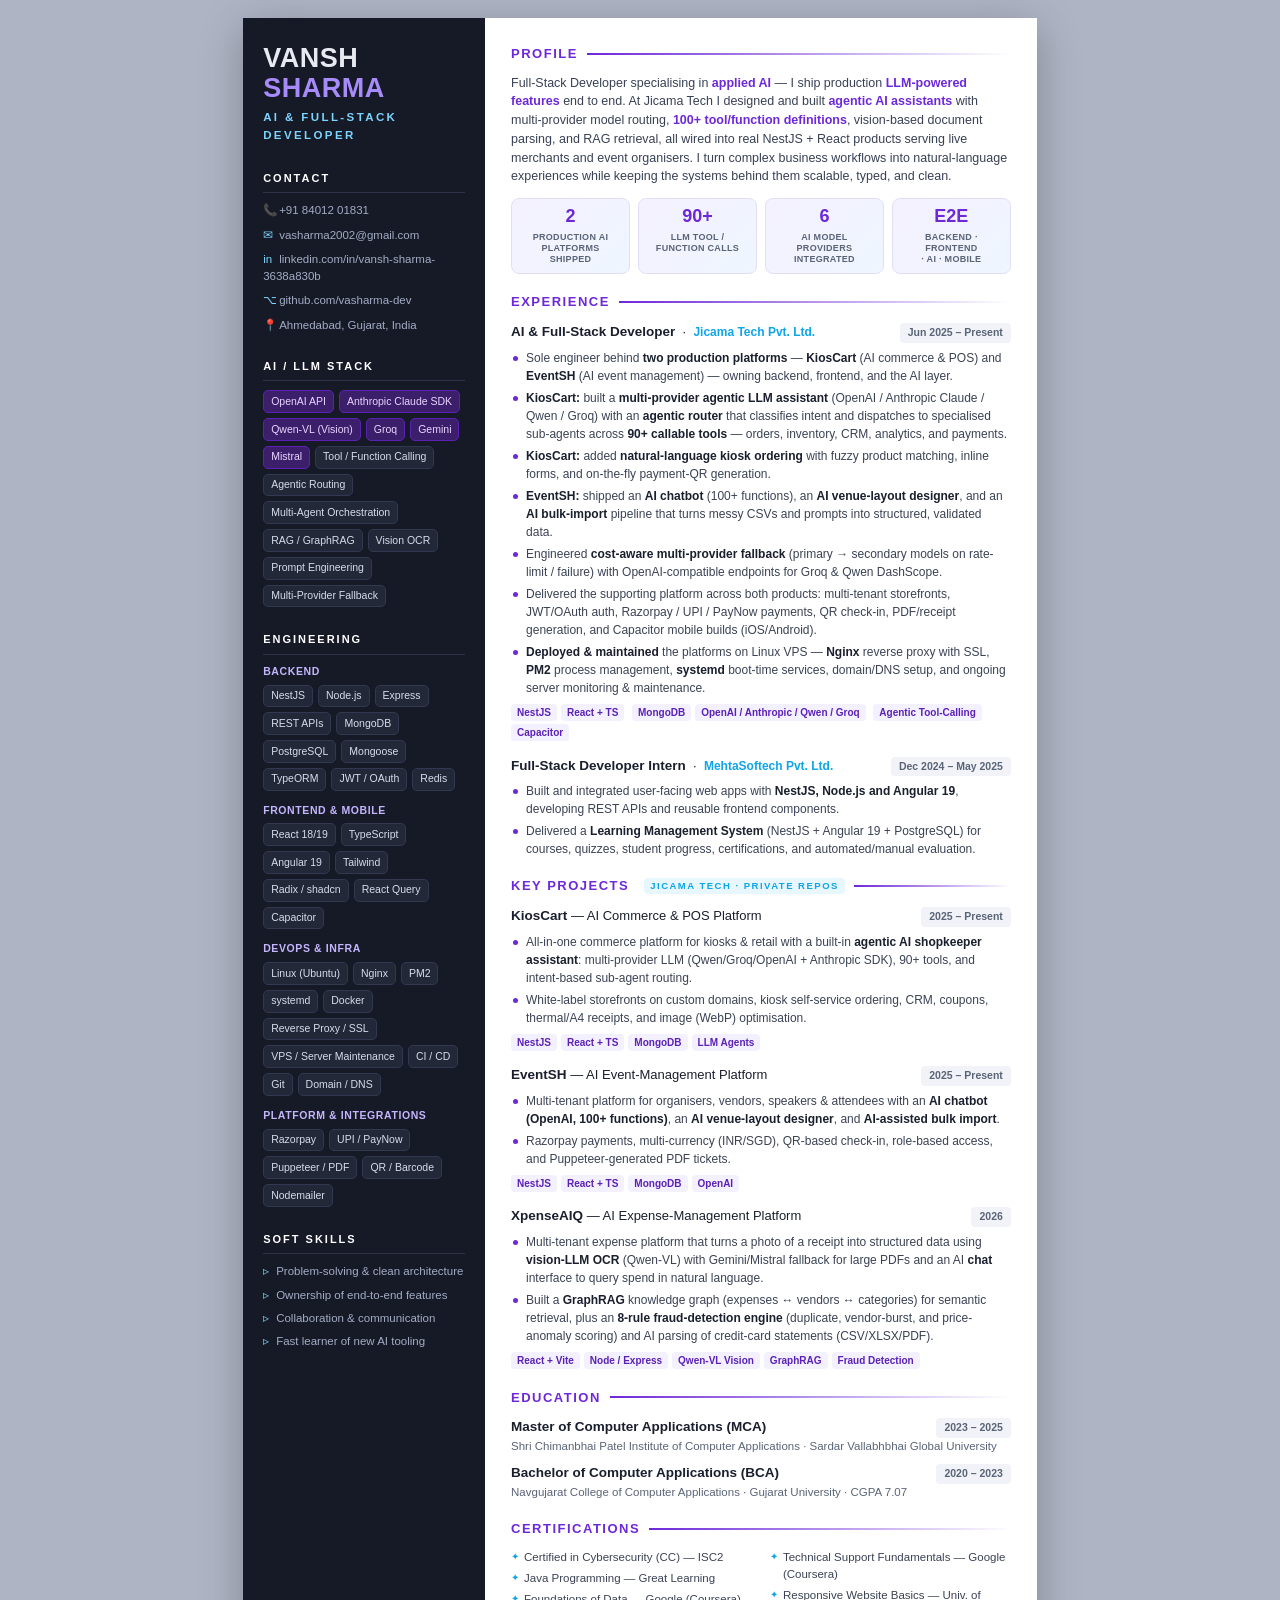
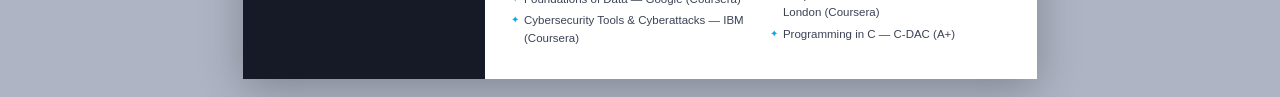
==== Vansh_Sharma_Resume.html @ c4dc8370 "Initial commit: animated AI/full-stack portfolio Co-Authored-By: Claude Opus 4.8 (1M context) <norep" ====
<!DOCTYPE html>
<html lang="en">
<head>
<meta charset="UTF-8">
<meta name="viewport" content="width=device-width, initial-scale=1.0">
<title>Vansh Sharma — AI &amp; Full-Stack Developer</title>
<style>
  :root{
    --ink:#1a1f2e;
    --muted:#5a6477;
    --accent:#6d28d9;       /* violet */
    --accent2:#0ea5e9;      /* sky    */
    --line:#e6e8ef;
    --chipbg:#f3f0ff;
    --chipink:#5b21b6;
    --sidebg:#161a27;
    --sidink:#e8eaf2;
    --sidmuted:#a3acc4;
  }
  *{box-sizing:border-box;margin:0;padding:0}
  html{-webkit-print-color-adjust:exact;print-color-adjust:exact}
  body{
    font-family:"Segoe UI",-apple-system,Roboto,Helvetica,Arial,sans-serif;
    color:var(--ink);
    background:#aeb4c4;
    line-height:1.5;
    font-size:13px;
  }
  .page{
    width:210mm;min-height:297mm;margin:18px auto;background:#fff;
    display:grid;grid-template-columns:64mm 1fr;
    box-shadow:0 10px 40px rgba(0,0,0,.25);overflow:hidden;
  }
  /* ---------- SIDEBAR ---------- */
  .side{background:var(--sidebg);color:var(--sidink);padding:26px 20px 30px}
  .name{font-size:27px;font-weight:800;letter-spacing:.5px;line-height:1.1}
  .name span{color:#a78bfa}
  .role{margin-top:6px;font-size:11.5px;font-weight:600;letter-spacing:2.4px;
    text-transform:uppercase;color:#7dd3fc}
  .side h2{font-size:11px;letter-spacing:2px;text-transform:uppercase;
    color:#fff;margin:24px 0 9px;padding-bottom:6px;border-bottom:1px solid #2d3346}
  .side h2:first-of-type{margin-top:26px}
  .contact a,.contact div{color:var(--sidmuted);text-decoration:none;
    display:block;font-size:11.5px;margin-bottom:7px;word-break:break-word}
  .contact .ic{color:#7dd3fc;display:inline-block;width:16px}
  .skillgroup{margin-bottom:12px}
  .skillgroup .lbl{font-size:10.5px;font-weight:700;color:#c4b5fd;
    text-transform:uppercase;letter-spacing:.6px;margin-bottom:5px}
  .chips{display:flex;flex-wrap:wrap;gap:5px}
  .chip{background:#232838;color:#d7dcec;border:1px solid #313850;
    border-radius:5px;padding:2.5px 7px;font-size:10.5px;font-weight:500}
  .chip.hot{background:#3b1f6b;border-color:#5b21b6;color:#e9d5ff}
  .side ul{list-style:none}
  .side li{font-size:11.5px;color:var(--sidmuted);margin-bottom:6px;
    padding-left:13px;position:relative}
  .side li:before{content:"▹";position:absolute;left:0;color:#7dd3fc}
  /* ---------- MAIN ---------- */
  .main{padding:26px 26px 30px}
  .main h2{font-size:13px;letter-spacing:1.5px;text-transform:uppercase;
    color:var(--accent);margin:18px 0 10px;display:flex;align-items:center;gap:9px}
  .main h2:first-child{margin-top:0}
  .main h2:after{content:"";flex:1;height:2px;
    background:linear-gradient(90deg,var(--accent),transparent)}
  .summary{font-size:12.5px;color:#384055}
  .summary b{color:var(--accent)}
  .job{margin-bottom:14px;page-break-inside:avoid}
  .job .top{display:flex;justify-content:space-between;align-items:baseline;gap:8px}
  .job .ttl{font-size:13.5px;font-weight:700;color:var(--ink)}
  .job .co{font-size:12px;font-weight:600;color:var(--accent2)}
  .job .when{font-size:10.5px;font-weight:600;color:var(--muted);white-space:nowrap;
    background:#f1f3f9;border-radius:4px;padding:2px 8px}
  .job ul{list-style:none;margin-top:6px}
  .job li{font-size:12px;color:#3a4254;margin-bottom:4px;padding-left:15px;position:relative}
  .job li:before{content:"";position:absolute;left:2px;top:7px;width:5px;height:5px;
    border-radius:50%;background:var(--accent)}
  .job li b{color:var(--ink)}
  .tag{display:inline-block;font-size:10px;font-weight:600;color:var(--chipink);
    background:var(--chipbg);border-radius:4px;padding:1px 6px;margin:3px 4px 0 0}
  .highlights{display:grid;grid-template-columns:repeat(4,1fr);gap:8px;margin:12px 0 4px}
  .hl{background:linear-gradient(135deg,#f5f1ff,#eef6ff);border:1px solid #e3def7;
    border-radius:8px;padding:8px 9px;text-align:center}
  .hl .num{font-size:18px;font-weight:800;color:var(--accent);line-height:1}
  .hl .cap{font-size:9px;font-weight:600;letter-spacing:.3px;color:var(--muted);
    text-transform:uppercase;margin-top:4px;display:block;line-height:1.25}
  .priv{font-size:9.5px;font-weight:600;color:var(--accent2);
    background:#e8f6fe;border-radius:4px;padding:1px 6px;margin-left:6px;vertical-align:middle}
  .certs{columns:2;column-gap:18px;font-size:11.5px;color:#3a4254}
  .certs div{margin-bottom:4px;padding-left:13px;position:relative;break-inside:avoid}
  .certs div:before{content:"✦";position:absolute;left:0;color:var(--accent2);font-size:10px}
  @media print{
    body{background:#fff}
    .page{margin:0;box-shadow:none;width:auto;min-height:auto}
    @page{size:A4;margin:0}
  }
</style>
</head>
<body>
<div class="page">

  <!-- ============ SIDEBAR ============ -->
  <aside class="side">
    <div class="name">VANSH<br><span>SHARMA</span></div>
    <div class="role">AI &amp; Full-Stack Developer</div>

    <h2>Contact</h2>
    <div class="contact">
      <a href="tel:+918401201831"><span class="ic">📞</span>+91 84012 01831</a>
      <a href="mailto:vasharma2002@gmail.com"><span class="ic">✉</span>vasharma2002@gmail.com</a>
      <a href="https://linkedin.com/in/vansh-sharma-3638a830b"><span class="ic">in</span>linkedin.com/in/vansh-sharma-3638a830b</a>
      <a href="https://github.com/vasharma-dev"><span class="ic">⌥</span>github.com/vasharma-dev</a>
      <div><span class="ic">📍</span>Ahmedabad, Gujarat, India</div>
    </div>

    <h2>AI / LLM Stack</h2>
    <div class="chips" style="margin-bottom:12px">
      <span class="chip hot">OpenAI API</span>
      <span class="chip hot">Anthropic Claude SDK</span>
      <span class="chip hot">Qwen-VL (Vision)</span>
      <span class="chip hot">Groq</span>
      <span class="chip hot">Gemini</span>
      <span class="chip hot">Mistral</span>
      <span class="chip">Tool / Function Calling</span>
      <span class="chip">Agentic Routing</span>
      <span class="chip">Multi-Agent Orchestration</span>
      <span class="chip">RAG / GraphRAG</span>
      <span class="chip">Vision OCR</span>
      <span class="chip">Prompt Engineering</span>
      <span class="chip">Multi-Provider Fallback</span>
    </div>

    <h2>Engineering</h2>
    <div class="skillgroup">
      <div class="lbl">Backend</div>
      <div class="chips">
        <span class="chip">NestJS</span><span class="chip">Node.js</span>
        <span class="chip">Express</span><span class="chip">REST APIs</span>
        <span class="chip">MongoDB</span><span class="chip">PostgreSQL</span>
        <span class="chip">Mongoose</span><span class="chip">TypeORM</span>
        <span class="chip">JWT / OAuth</span><span class="chip">Redis</span>
      </div>
    </div>
    <div class="skillgroup">
      <div class="lbl">Frontend &amp; Mobile</div>
      <div class="chips">
        <span class="chip">React 18/19</span><span class="chip">TypeScript</span>
        <span class="chip">Angular 19</span><span class="chip">Tailwind</span>
        <span class="chip">Radix / shadcn</span><span class="chip">React Query</span>
        <span class="chip">Capacitor</span>
      </div>
    </div>
    <div class="skillgroup">
      <div class="lbl">DevOps &amp; Infra</div>
      <div class="chips">
        <span class="chip">Linux (Ubuntu)</span><span class="chip">Nginx</span>
        <span class="chip">PM2</span><span class="chip">systemd</span>
        <span class="chip">Docker</span><span class="chip">Reverse Proxy / SSL</span>
        <span class="chip">VPS / Server Maintenance</span><span class="chip">CI / CD</span>
        <span class="chip">Git</span><span class="chip">Domain / DNS</span>
      </div>
    </div>
    <div class="skillgroup">
      <div class="lbl">Platform &amp; Integrations</div>
      <div class="chips">
        <span class="chip">Razorpay</span>
        <span class="chip">UPI / PayNow</span><span class="chip">Puppeteer / PDF</span>
        <span class="chip">QR / Barcode</span><span class="chip">Nodemailer</span>
      </div>
    </div>

    <h2>Soft Skills</h2>
    <ul>
      <li>Problem-solving &amp; clean architecture</li>
      <li>Ownership of end-to-end features</li>
      <li>Collaboration &amp; communication</li>
      <li>Fast learner of new AI tooling</li>
    </ul>
  </aside>

  <!-- ============ MAIN ============ -->
  <main class="main">

    <h2>Profile</h2>
    <p class="summary">
      Full-Stack Developer specialising in <b>applied AI</b> — I ship production
      <b>LLM-powered features</b> end to end. At Jicama Tech I designed and built
      <b>agentic AI assistants</b> with multi-provider model routing, <b>100+ tool/function
      definitions</b>, vision-based document parsing, and RAG retrieval, all wired into
      real NestJS + React products serving live merchants and event organisers. I turn
      complex business workflows into natural-language experiences while keeping the
      systems behind them scalable, typed, and clean.
    </p>

    <div class="highlights">
      <div class="hl"><span class="num">2</span><span class="cap">Production AI<br>Platforms Shipped</span></div>
      <div class="hl"><span class="num">90+</span><span class="cap">LLM Tool /<br>Function Calls</span></div>
      <div class="hl"><span class="num">6</span><span class="cap">AI Model<br>Providers Integrated</span></div>
      <div class="hl"><span class="num">E2E</span><span class="cap">Backend · Frontend<br>· AI · Mobile</span></div>
    </div>

    <h2>Experience</h2>

    <div class="job">
      <div class="top">
        <div><span class="ttl">AI &amp; Full-Stack Developer</span> &nbsp;·&nbsp;
        <span class="co">Jicama Tech Pvt. Ltd.</span></div>
        <span class="when">Jun 2025 – Present</span>
      </div>
      <ul>
        <li>Sole engineer behind <b>two production platforms</b> — <b>KiosCart</b> (AI commerce &amp;
            POS) and <b>EventSH</b> (AI event management) — owning backend, frontend, and the AI layer.</li>
        <li><b>KiosCart:</b> built a <b>multi-provider agentic LLM assistant</b> (OpenAI / Anthropic
            Claude / Qwen / Groq) with an <b>agentic router</b> that classifies intent and dispatches
            to specialised sub-agents across <b>90+ callable tools</b> — orders, inventory, CRM,
            analytics, and payments.</li>
        <li><b>KiosCart:</b> added <b>natural-language kiosk ordering</b> with fuzzy product matching,
            inline forms, and on-the-fly payment-QR generation.</li>
        <li><b>EventSH:</b> shipped an <b>AI chatbot</b> (100+ functions), an <b>AI venue-layout
            designer</b>, and an <b>AI bulk-import</b> pipeline that turns messy CSVs and prompts into
            structured, validated data.</li>
        <li>Engineered <b>cost-aware multi-provider fallback</b> (primary → secondary models on
            rate-limit / failure) with OpenAI-compatible endpoints for Groq &amp; Qwen DashScope.</li>
        <li>Delivered the supporting platform across both products: multi-tenant storefronts,
            JWT/OAuth auth, Razorpay / UPI / PayNow payments, QR check-in, PDF/receipt generation,
            and Capacitor mobile builds (iOS/Android).</li>
        <li><b>Deployed &amp; maintained</b> the platforms on Linux VPS — <b>Nginx</b> reverse proxy
            with SSL, <b>PM2</b> process management, <b>systemd</b> boot-time services, domain/DNS
            setup, and ongoing server monitoring &amp; maintenance.</li>
      </ul>
      <div>
        <span class="tag">NestJS</span><span class="tag">React + TS</span>
        <span class="tag">MongoDB</span><span class="tag">OpenAI / Anthropic / Qwen / Groq</span>
        <span class="tag">Agentic Tool-Calling</span><span class="tag">Capacitor</span>
      </div>
    </div>

    <div class="job">
      <div class="top">
        <div><span class="ttl">Full-Stack Developer Intern</span> &nbsp;·&nbsp;
        <span class="co">MehtaSoftech Pvt. Ltd.</span></div>
        <span class="when">Dec 2024 – May 2025</span>
      </div>
      <ul>
        <li>Built and integrated user-facing web apps with <b>NestJS, Node.js and Angular 19</b>,
            developing REST APIs and reusable frontend components.</li>
        <li>Delivered a <b>Learning Management System</b> (NestJS + Angular 19 + PostgreSQL) for
            courses, quizzes, student progress, certifications, and automated/manual evaluation.</li>
      </ul>
    </div>

    <h2>Key Projects <span class="priv">Jicama Tech · private repos</span></h2>

    <div class="job">
      <div class="top">
        <div><span class="ttl">KiosCart</span> — AI Commerce &amp; POS Platform</div>
        <span class="when">2025 – Present</span>
      </div>
      <ul>
        <li>All-in-one commerce platform for kiosks &amp; retail with a built-in
            <b>agentic AI shopkeeper assistant</b>: multi-provider LLM (Qwen/Groq/OpenAI +
            Anthropic SDK), 90+ tools, and intent-based sub-agent routing.</li>
        <li>White-label storefronts on custom domains, kiosk self-service ordering, CRM,
            coupons, thermal/A4 receipts, and image (WebP) optimisation.</li>
      </ul>
      <div><span class="tag">NestJS</span><span class="tag">React + TS</span><span class="tag">MongoDB</span><span class="tag">LLM Agents</span></div>
    </div>

    <div class="job">
      <div class="top">
        <div><span class="ttl">EventSH</span> — AI Event-Management Platform</div>
        <span class="when">2025 – Present</span>
      </div>
      <ul>
        <li>Multi-tenant platform for organisers, vendors, speakers &amp; attendees with an
            <b>AI chatbot (OpenAI, 100+ functions)</b>, an <b>AI venue-layout designer</b>, and
            <b>AI-assisted bulk import</b>.</li>
        <li>Razorpay payments, multi-currency (INR/SGD), QR-based check-in, role-based access,
            and Puppeteer-generated PDF tickets.</li>
      </ul>
      <div><span class="tag">NestJS</span><span class="tag">React + TS</span><span class="tag">MongoDB</span><span class="tag">OpenAI</span></div>
    </div>

    <div class="job">
      <div class="top">
        <div><span class="ttl">XpenseAIQ</span> — AI Expense-Management Platform</div>
        <span class="when">2026</span>
      </div>
      <ul>
        <li>Multi-tenant expense platform that turns a photo of a receipt into structured data using
            <b>vision-LLM OCR</b> (Qwen-VL) with Gemini/Mistral fallback for large PDFs and an
            AI <b>chat</b> interface to query spend in natural language.</li>
        <li>Built a <b>GraphRAG</b> knowledge graph (expenses ↔ vendors ↔ categories) for semantic
            retrieval, plus an <b>8-rule fraud-detection engine</b> (duplicate, vendor-burst, and
            price-anomaly scoring) and AI parsing of credit-card statements (CSV/XLSX/PDF).</li>
      </ul>
      <div><span class="tag">React + Vite</span><span class="tag">Node / Express</span><span class="tag">Qwen-VL Vision</span><span class="tag">GraphRAG</span><span class="tag">Fraud Detection</span></div>
    </div>

    <h2>Education</h2>
    <div class="job" style="margin-bottom:8px">
      <div class="top">
        <div><span class="ttl">Master of Computer Applications (MCA)</span></div>
        <span class="when">2023 – 2025</span>
      </div>
      <div style="font-size:11.5px;color:var(--muted)">
        Shri Chimanbhai Patel Institute of Computer Applications · Sardar Vallabhbhai Global University
      </div>
    </div>
    <div class="job">
      <div class="top">
        <div><span class="ttl">Bachelor of Computer Applications (BCA)</span></div>
        <span class="when">2020 – 2023</span>
      </div>
      <div style="font-size:11.5px;color:var(--muted)">
        Navgujarat College of Computer Applications · Gujarat University · CGPA 7.07
      </div>
    </div>

    <h2>Certifications</h2>
    <div class="certs">
      <div>Certified in Cybersecurity (CC) — ISC2</div>
      <div>Java Programming — Great Learning</div>
      <div>Foundations of Data — Google (Coursera)</div>
      <div>Cybersecurity Tools &amp; Cyberattacks — IBM (Coursera)</div>
      <div>Technical Support Fundamentals — Google (Coursera)</div>
      <div>Responsive Website Basics — Univ. of London (Coursera)</div>
      <div>Programming in C — C-DAC (A+)</div>
    </div>

  </main>
</div>
</body>
</html>
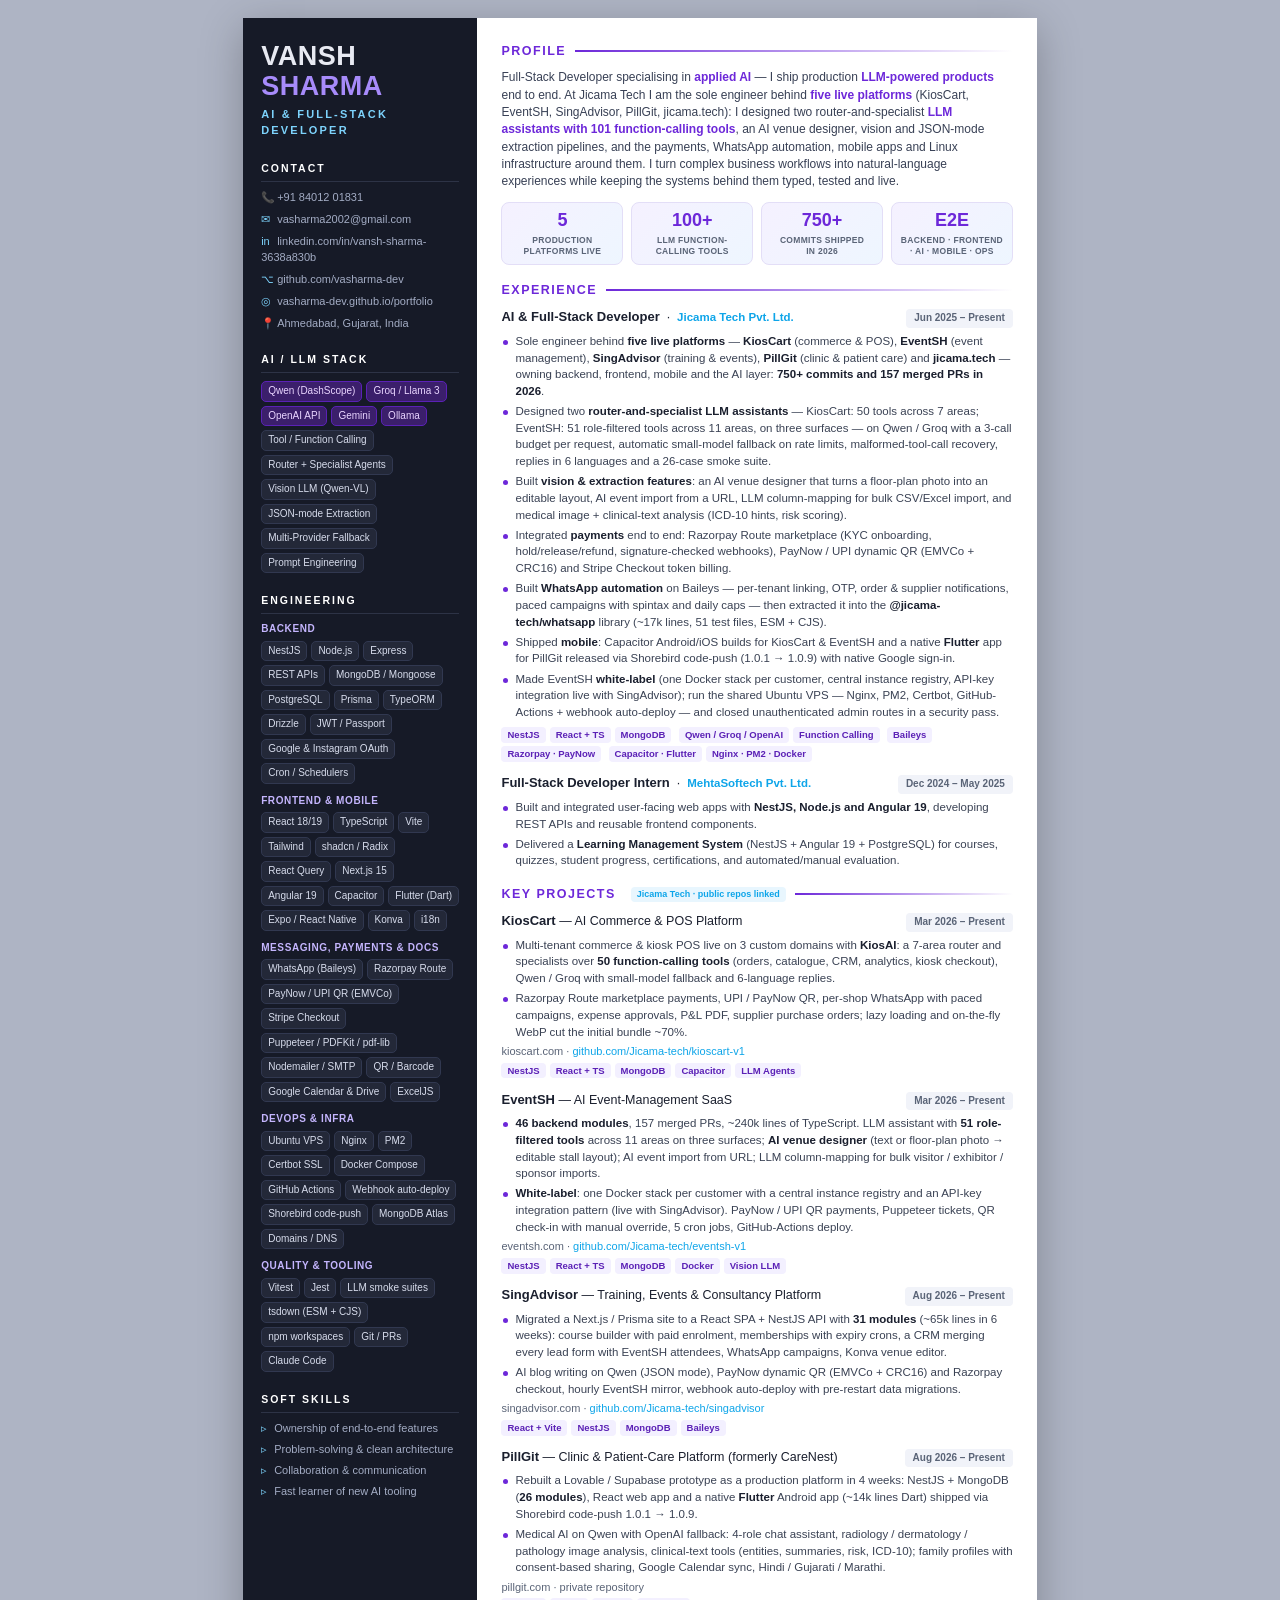
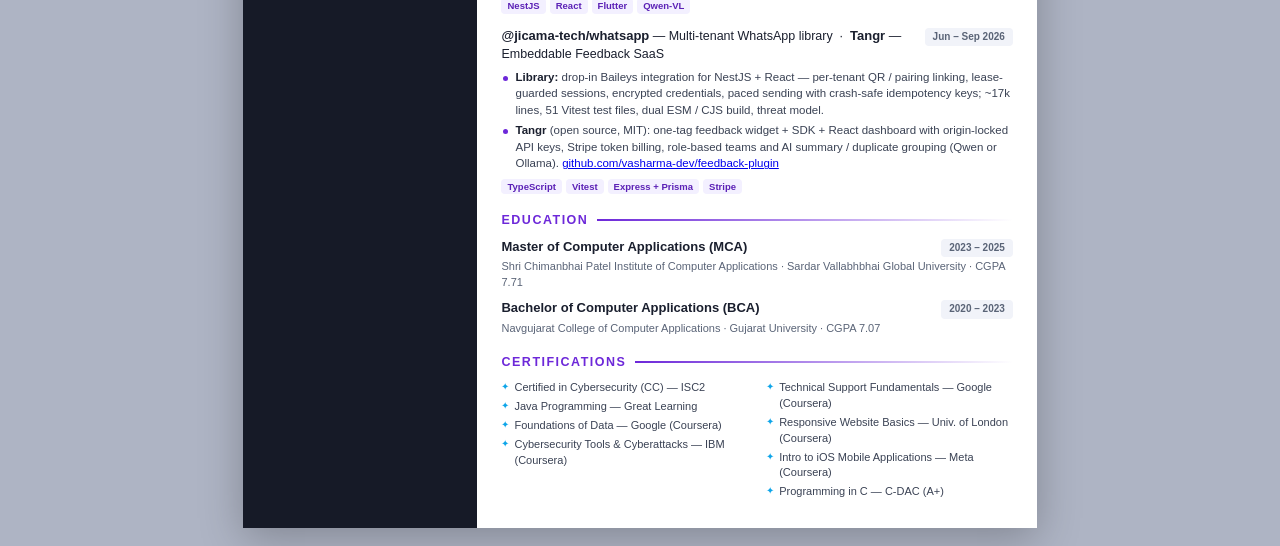
==== commit f43ca13d: "Rebuild portfolio and résumé from a Sep 2026 review of every repo Reviewed all Jicama-tech, vasharma" ====
--- a/Vansh_Sharma_Resume.html
+++ b/Vansh_Sharma_Resume.html
@@ -23,69 +23,71 @@
     font-family:"Segoe UI",-apple-system,Roboto,Helvetica,Arial,sans-serif;
     color:var(--ink);
     background:#aeb4c4;
-    line-height:1.5;
-    font-size:13px;
+    line-height:1.45;
+    font-size:12.5px;
   }
   .page{
     width:210mm;min-height:297mm;margin:18px auto;background:#fff;
-    display:grid;grid-template-columns:64mm 1fr;
+    display:grid;grid-template-columns:62mm 1fr;
     box-shadow:0 10px 40px rgba(0,0,0,.25);overflow:hidden;
   }
   /* ---------- SIDEBAR ---------- */
-  .side{background:var(--sidebg);color:var(--sidink);padding:26px 20px 30px}
+  .side{background:var(--sidebg);color:var(--sidink);padding:24px 18px 28px}
   .name{font-size:27px;font-weight:800;letter-spacing:.5px;line-height:1.1}
   .name span{color:#a78bfa}
-  .role{margin-top:6px;font-size:11.5px;font-weight:600;letter-spacing:2.4px;
+  .role{margin-top:6px;font-size:11px;font-weight:600;letter-spacing:2.2px;
     text-transform:uppercase;color:#7dd3fc}
-  .side h2{font-size:11px;letter-spacing:2px;text-transform:uppercase;
-    color:#fff;margin:24px 0 9px;padding-bottom:6px;border-bottom:1px solid #2d3346}
-  .side h2:first-of-type{margin-top:26px}
+  .side h2{font-size:10.5px;letter-spacing:2px;text-transform:uppercase;
+    color:#fff;margin:20px 0 8px;padding-bottom:5px;border-bottom:1px solid #2d3346}
+  .side h2:first-of-type{margin-top:22px}
   .contact a,.contact div{color:var(--sidmuted);text-decoration:none;
-    display:block;font-size:11.5px;margin-bottom:7px;word-break:break-word}
+    display:block;font-size:11px;margin-bottom:6px;word-break:break-word}
   .contact .ic{color:#7dd3fc;display:inline-block;width:16px}
-  .skillgroup{margin-bottom:12px}
-  .skillgroup .lbl{font-size:10.5px;font-weight:700;color:#c4b5fd;
-    text-transform:uppercase;letter-spacing:.6px;margin-bottom:5px}
-  .chips{display:flex;flex-wrap:wrap;gap:5px}
+  .skillgroup{margin-bottom:10px}
+  .skillgroup .lbl{font-size:10px;font-weight:700;color:#c4b5fd;
+    text-transform:uppercase;letter-spacing:.6px;margin-bottom:4px}
+  .chips{display:flex;flex-wrap:wrap;gap:4px}
   .chip{background:#232838;color:#d7dcec;border:1px solid #313850;
-    border-radius:5px;padding:2.5px 7px;font-size:10.5px;font-weight:500}
+    border-radius:5px;padding:2px 6px;font-size:10px;font-weight:500}
   .chip.hot{background:#3b1f6b;border-color:#5b21b6;color:#e9d5ff}
   .side ul{list-style:none}
-  .side li{font-size:11.5px;color:var(--sidmuted);margin-bottom:6px;
+  .side li{font-size:11px;color:var(--sidmuted);margin-bottom:5px;
     padding-left:13px;position:relative}
   .side li:before{content:"▹";position:absolute;left:0;color:#7dd3fc}
   /* ---------- MAIN ---------- */
-  .main{padding:26px 26px 30px}
-  .main h2{font-size:13px;letter-spacing:1.5px;text-transform:uppercase;
-    color:var(--accent);margin:18px 0 10px;display:flex;align-items:center;gap:9px}
+  .main{padding:24px 24px 28px}
+  .main h2{font-size:12.5px;letter-spacing:1.5px;text-transform:uppercase;
+    color:var(--accent);margin:16px 0 9px;display:flex;align-items:center;gap:9px}
   .main h2:first-child{margin-top:0}
   .main h2:after{content:"";flex:1;height:2px;
     background:linear-gradient(90deg,var(--accent),transparent)}
-  .summary{font-size:12.5px;color:#384055}
+  .summary{font-size:12px;color:#384055}
   .summary b{color:var(--accent)}
-  .job{margin-bottom:14px;page-break-inside:avoid}
+  .job{margin-bottom:12px;page-break-inside:avoid}
   .job .top{display:flex;justify-content:space-between;align-items:baseline;gap:8px}
-  .job .ttl{font-size:13.5px;font-weight:700;color:var(--ink)}
-  .job .co{font-size:12px;font-weight:600;color:var(--accent2)}
-  .job .when{font-size:10.5px;font-weight:600;color:var(--muted);white-space:nowrap;
+  .job .ttl{font-size:13px;font-weight:700;color:var(--ink)}
+  .job .co{font-size:11.5px;font-weight:600;color:var(--accent2)}
+  .job .when{font-size:10px;font-weight:600;color:var(--muted);white-space:nowrap;
     background:#f1f3f9;border-radius:4px;padding:2px 8px}
-  .job ul{list-style:none;margin-top:6px}
-  .job li{font-size:12px;color:#3a4254;margin-bottom:4px;padding-left:15px;position:relative}
+  .job ul{list-style:none;margin-top:5px}
+  .job li{font-size:11.5px;color:#3a4254;margin-bottom:3.5px;padding-left:14px;position:relative}
   .job li:before{content:"";position:absolute;left:2px;top:7px;width:5px;height:5px;
     border-radius:50%;background:var(--accent)}
   .job li b{color:var(--ink)}
-  .tag{display:inline-block;font-size:10px;font-weight:600;color:var(--chipink);
+  .job .sub{font-size:11px;color:var(--muted);margin-top:2px}
+  .job .sub a{color:var(--accent2);text-decoration:none}
+  .tag{display:inline-block;font-size:9.5px;font-weight:600;color:var(--chipink);
     background:var(--chipbg);border-radius:4px;padding:1px 6px;margin:3px 4px 0 0}
-  .highlights{display:grid;grid-template-columns:repeat(4,1fr);gap:8px;margin:12px 0 4px}
+  .highlights{display:grid;grid-template-columns:repeat(4,1fr);gap:8px;margin:11px 0 4px}
   .hl{background:linear-gradient(135deg,#f5f1ff,#eef6ff);border:1px solid #e3def7;
-    border-radius:8px;padding:8px 9px;text-align:center}
+    border-radius:8px;padding:8px 8px;text-align:center}
   .hl .num{font-size:18px;font-weight:800;color:var(--accent);line-height:1}
-  .hl .cap{font-size:9px;font-weight:600;letter-spacing:.3px;color:var(--muted);
+  .hl .cap{font-size:8.5px;font-weight:600;letter-spacing:.3px;color:var(--muted);
     text-transform:uppercase;margin-top:4px;display:block;line-height:1.25}
-  .priv{font-size:9.5px;font-weight:600;color:var(--accent2);
-    background:#e8f6fe;border-radius:4px;padding:1px 6px;margin-left:6px;vertical-align:middle}
-  .certs{columns:2;column-gap:18px;font-size:11.5px;color:#3a4254}
-  .certs div{margin-bottom:4px;padding-left:13px;position:relative;break-inside:avoid}
+  .priv{font-size:9px;font-weight:600;color:var(--accent2);
+    background:#e8f6fe;border-radius:4px;padding:1px 6px;margin-left:6px;vertical-align:middle;letter-spacing:0;text-transform:none}
+  .certs{columns:2;column-gap:18px;font-size:11px;color:#3a4254}
+  .certs div{margin-bottom:3px;padding-left:13px;position:relative;break-inside:avoid}
   .certs div:before{content:"✦";position:absolute;left:0;color:var(--accent2);font-size:10px}
   @media print{
     body{background:#fff}
@@ -108,24 +110,23 @@
       <a href="mailto:vasharma2002@gmail.com"><span class="ic">✉</span>vasharma2002@gmail.com</a>
       <a href="https://linkedin.com/in/vansh-sharma-3638a830b"><span class="ic">in</span>linkedin.com/in/vansh-sharma-3638a830b</a>
       <a href="https://github.com/vasharma-dev"><span class="ic">⌥</span>github.com/vasharma-dev</a>
+      <a href="https://vasharma-dev.github.io/portfolio/"><span class="ic">◎</span>vasharma-dev.github.io/portfolio</a>
       <div><span class="ic">📍</span>Ahmedabad, Gujarat, India</div>
     </div>
 
     <h2>AI / LLM Stack</h2>
-    <div class="chips" style="margin-bottom:12px">
+    <div class="chips" style="margin-bottom:10px">
+      <span class="chip hot">Qwen (DashScope)</span>
+      <span class="chip hot">Groq / Llama 3</span>
       <span class="chip hot">OpenAI API</span>
-      <span class="chip hot">Anthropic Claude SDK</span>
-      <span class="chip hot">Qwen-VL (Vision)</span>
-      <span class="chip hot">Groq</span>
       <span class="chip hot">Gemini</span>
-      <span class="chip hot">Mistral</span>
+      <span class="chip hot">Ollama</span>
       <span class="chip">Tool / Function Calling</span>
-      <span class="chip">Agentic Routing</span>
-      <span class="chip">Multi-Agent Orchestration</span>
-      <span class="chip">RAG / GraphRAG</span>
-      <span class="chip">Vision OCR</span>
+      <span class="chip">Router + Specialist Agents</span>
+      <span class="chip">Vision LLM (Qwen-VL)</span>
+      <span class="chip">JSON-mode Extraction</span>
+      <span class="chip">Multi-Provider Fallback</span>
       <span class="chip">Prompt Engineering</span>
-      <span class="chip">Multi-Provider Fallback</span>
     </div>
 
     <h2>Engineering</h2>
@@ -134,43 +135,57 @@
       <div class="chips">
         <span class="chip">NestJS</span><span class="chip">Node.js</span>
         <span class="chip">Express</span><span class="chip">REST APIs</span>
-        <span class="chip">MongoDB</span><span class="chip">PostgreSQL</span>
-        <span class="chip">Mongoose</span><span class="chip">TypeORM</span>
-        <span class="chip">JWT / OAuth</span><span class="chip">Redis</span>
+        <span class="chip">MongoDB / Mongoose</span><span class="chip">PostgreSQL</span>
+        <span class="chip">Prisma</span><span class="chip">TypeORM</span><span class="chip">Drizzle</span>
+        <span class="chip">JWT / Passport</span><span class="chip">Google &amp; Instagram OAuth</span>
+        <span class="chip">Cron / Schedulers</span>
       </div>
     </div>
     <div class="skillgroup">
       <div class="lbl">Frontend &amp; Mobile</div>
       <div class="chips">
         <span class="chip">React 18/19</span><span class="chip">TypeScript</span>
-        <span class="chip">Angular 19</span><span class="chip">Tailwind</span>
-        <span class="chip">Radix / shadcn</span><span class="chip">React Query</span>
-        <span class="chip">Capacitor</span>
+        <span class="chip">Vite</span><span class="chip">Tailwind</span>
+        <span class="chip">shadcn / Radix</span><span class="chip">React Query</span>
+        <span class="chip">Next.js 15</span><span class="chip">Angular 19</span>
+        <span class="chip">Capacitor</span><span class="chip">Flutter (Dart)</span>
+        <span class="chip">Expo / React Native</span><span class="chip">Konva</span><span class="chip">i18n</span>
+      </div>
+    </div>
+    <div class="skillgroup">
+      <div class="lbl">Messaging, Payments &amp; Docs</div>
+      <div class="chips">
+        <span class="chip">WhatsApp (Baileys)</span><span class="chip">Razorpay Route</span>
+        <span class="chip">PayNow / UPI QR (EMVCo)</span><span class="chip">Stripe Checkout</span>
+        <span class="chip">Puppeteer / PDFKit / pdf-lib</span><span class="chip">Nodemailer / SMTP</span>
+        <span class="chip">QR / Barcode</span><span class="chip">Google Calendar &amp; Drive</span>
+        <span class="chip">ExcelJS</span>
       </div>
     </div>
     <div class="skillgroup">
       <div class="lbl">DevOps &amp; Infra</div>
       <div class="chips">
-        <span class="chip">Linux (Ubuntu)</span><span class="chip">Nginx</span>
-        <span class="chip">PM2</span><span class="chip">systemd</span>
-        <span class="chip">Docker</span><span class="chip">Reverse Proxy / SSL</span>
-        <span class="chip">VPS / Server Maintenance</span><span class="chip">CI / CD</span>
-        <span class="chip">Git</span><span class="chip">Domain / DNS</span>
-      </div>
-    </div>
-    <div class="skillgroup">
-      <div class="lbl">Platform &amp; Integrations</div>
-      <div class="chips">
-        <span class="chip">Razorpay</span>
-        <span class="chip">UPI / PayNow</span><span class="chip">Puppeteer / PDF</span>
-        <span class="chip">QR / Barcode</span><span class="chip">Nodemailer</span>
+        <span class="chip">Ubuntu VPS</span><span class="chip">Nginx</span>
+        <span class="chip">PM2</span><span class="chip">Certbot SSL</span>
+        <span class="chip">Docker Compose</span><span class="chip">GitHub Actions</span>
+        <span class="chip">Webhook auto-deploy</span><span class="chip">Shorebird code-push</span>
+        <span class="chip">MongoDB Atlas</span><span class="chip">Domains / DNS</span>
+      </div>
+    </div>
+    <div class="skillgroup">
+      <div class="lbl">Quality &amp; Tooling</div>
+      <div class="chips">
+        <span class="chip">Vitest</span><span class="chip">Jest</span>
+        <span class="chip">LLM smoke suites</span><span class="chip">tsdown (ESM + CJS)</span>
+        <span class="chip">npm workspaces</span><span class="chip">Git / PRs</span>
+        <span class="chip">Claude Code</span>
       </div>
     </div>
 
     <h2>Soft Skills</h2>
     <ul>
+      <li>Ownership of end-to-end features</li>
       <li>Problem-solving &amp; clean architecture</li>
-      <li>Ownership of end-to-end features</li>
       <li>Collaboration &amp; communication</li>
       <li>Fast learner of new AI tooling</li>
     </ul>
@@ -182,19 +197,19 @@
     <h2>Profile</h2>
     <p class="summary">
       Full-Stack Developer specialising in <b>applied AI</b> — I ship production
-      <b>LLM-powered features</b> end to end. At Jicama Tech I designed and built
-      <b>agentic AI assistants</b> with multi-provider model routing, <b>100+ tool/function
-      definitions</b>, vision-based document parsing, and RAG retrieval, all wired into
-      real NestJS + React products serving live merchants and event organisers. I turn
-      complex business workflows into natural-language experiences while keeping the
-      systems behind them scalable, typed, and clean.
+      <b>LLM-powered products</b> end to end. At Jicama Tech I am the sole engineer behind
+      <b>five live platforms</b> (KiosCart, EventSH, SingAdvisor, PillGit, jicama.tech): I designed
+      two router-and-specialist <b>LLM assistants with 101 function-calling tools</b>, an AI venue
+      designer, vision and JSON-mode extraction pipelines, and the payments, WhatsApp automation,
+      mobile apps and Linux infrastructure around them. I turn complex business workflows into
+      natural-language experiences while keeping the systems behind them typed, tested and live.
     </p>
 
     <div class="highlights">
-      <div class="hl"><span class="num">2</span><span class="cap">Production AI<br>Platforms Shipped</span></div>
-      <div class="hl"><span class="num">90+</span><span class="cap">LLM Tool /<br>Function Calls</span></div>
-      <div class="hl"><span class="num">6</span><span class="cap">AI Model<br>Providers Integrated</span></div>
-      <div class="hl"><span class="num">E2E</span><span class="cap">Backend · Frontend<br>· AI · Mobile</span></div>
+      <div class="hl"><span class="num">5</span><span class="cap">Production<br>Platforms Live</span></div>
+      <div class="hl"><span class="num">100+</span><span class="cap">LLM Function-<br>Calling Tools</span></div>
+      <div class="hl"><span class="num">750+</span><span class="cap">Commits Shipped<br>in 2026</span></div>
+      <div class="hl"><span class="num">E2E</span><span class="cap">Backend · Frontend<br>· AI · Mobile · Ops</span></div>
     </div>
 
     <h2>Experience</h2>
@@ -206,30 +221,36 @@
         <span class="when">Jun 2025 – Present</span>
       </div>
       <ul>
-        <li>Sole engineer behind <b>two production platforms</b> — <b>KiosCart</b> (AI commerce &amp;
-            POS) and <b>EventSH</b> (AI event management) — owning backend, frontend, and the AI layer.</li>
-        <li><b>KiosCart:</b> built a <b>multi-provider agentic LLM assistant</b> (OpenAI / Anthropic
-            Claude / Qwen / Groq) with an <b>agentic router</b> that classifies intent and dispatches
-            to specialised sub-agents across <b>90+ callable tools</b> — orders, inventory, CRM,
-            analytics, and payments.</li>
-        <li><b>KiosCart:</b> added <b>natural-language kiosk ordering</b> with fuzzy product matching,
-            inline forms, and on-the-fly payment-QR generation.</li>
-        <li><b>EventSH:</b> shipped an <b>AI chatbot</b> (100+ functions), an <b>AI venue-layout
-            designer</b>, and an <b>AI bulk-import</b> pipeline that turns messy CSVs and prompts into
-            structured, validated data.</li>
-        <li>Engineered <b>cost-aware multi-provider fallback</b> (primary → secondary models on
-            rate-limit / failure) with OpenAI-compatible endpoints for Groq &amp; Qwen DashScope.</li>
-        <li>Delivered the supporting platform across both products: multi-tenant storefronts,
-            JWT/OAuth auth, Razorpay / UPI / PayNow payments, QR check-in, PDF/receipt generation,
-            and Capacitor mobile builds (iOS/Android).</li>
-        <li><b>Deployed &amp; maintained</b> the platforms on Linux VPS — <b>Nginx</b> reverse proxy
-            with SSL, <b>PM2</b> process management, <b>systemd</b> boot-time services, domain/DNS
-            setup, and ongoing server monitoring &amp; maintenance.</li>
+        <li>Sole engineer behind <b>five live platforms</b> — <b>KiosCart</b> (commerce &amp; POS),
+            <b>EventSH</b> (event management), <b>SingAdvisor</b> (training &amp; events),
+            <b>PillGit</b> (clinic &amp; patient care) and <b>jicama.tech</b> — owning backend, frontend,
+            mobile and the AI layer: <b>750+ commits and 157 merged PRs in 2026</b>.</li>
+        <li>Designed two <b>router-and-specialist LLM assistants</b> — KiosCart: 50 tools across 7
+            areas; EventSH: 51 role-filtered tools across 11 areas, on three surfaces — on Qwen / Groq
+            with a 3-call budget per request, automatic small-model fallback on rate limits,
+            malformed-tool-call recovery, replies in 6 languages and a 26-case smoke suite.</li>
+        <li>Built <b>vision &amp; extraction features</b>: an AI venue designer that turns a floor-plan
+            photo into an editable layout, AI event import from a URL, LLM column-mapping for bulk
+            CSV/Excel import, and medical image + clinical-text analysis (ICD-10 hints, risk scoring).</li>
+        <li>Integrated <b>payments</b> end to end: Razorpay Route marketplace (KYC onboarding,
+            hold/release/refund, signature-checked webhooks), PayNow / UPI dynamic QR (EMVCo + CRC16)
+            and Stripe Checkout token billing.</li>
+        <li>Built <b>WhatsApp automation</b> on Baileys — per-tenant linking, OTP, order &amp; supplier
+            notifications, paced campaigns with spintax and daily caps — then extracted it into the
+            <b>@jicama-tech/whatsapp</b> library (~17k lines, 51 test files, ESM + CJS).</li>
+        <li>Shipped <b>mobile</b>: Capacitor Android/iOS builds for KiosCart &amp; EventSH and a native
+            <b>Flutter</b> app for PillGit released via Shorebird code-push (1.0.1 → 1.0.9) with native
+            Google sign-in.</li>
+        <li>Made EventSH <b>white-label</b> (one Docker stack per customer, central instance registry,
+            API-key integration live with SingAdvisor); run the shared Ubuntu VPS — Nginx, PM2,
+            Certbot, GitHub-Actions + webhook auto-deploy — and closed unauthenticated admin routes
+            in a security pass.</li>
       </ul>
       <div>
-        <span class="tag">NestJS</span><span class="tag">React + TS</span>
-        <span class="tag">MongoDB</span><span class="tag">OpenAI / Anthropic / Qwen / Groq</span>
-        <span class="tag">Agentic Tool-Calling</span><span class="tag">Capacitor</span>
+        <span class="tag">NestJS</span><span class="tag">React + TS</span><span class="tag">MongoDB</span>
+        <span class="tag">Qwen / Groq / OpenAI</span><span class="tag">Function Calling</span>
+        <span class="tag">Baileys</span><span class="tag">Razorpay · PayNow</span>
+        <span class="tag">Capacitor · Flutter</span><span class="tag">Nginx · PM2 · Docker</span>
       </div>
     </div>
 
@@ -247,52 +268,91 @@
       </ul>
     </div>
 
-    <h2>Key Projects <span class="priv">Jicama Tech · private repos</span></h2>
+    <h2>Key Projects <span class="priv">Jicama Tech · public repos linked</span></h2>
 
     <div class="job">
       <div class="top">
         <div><span class="ttl">KiosCart</span> — AI Commerce &amp; POS Platform</div>
-        <span class="when">2025 – Present</span>
-      </div>
-      <ul>
-        <li>All-in-one commerce platform for kiosks &amp; retail with a built-in
-            <b>agentic AI shopkeeper assistant</b>: multi-provider LLM (Qwen/Groq/OpenAI +
-            Anthropic SDK), 90+ tools, and intent-based sub-agent routing.</li>
-        <li>White-label storefronts on custom domains, kiosk self-service ordering, CRM,
-            coupons, thermal/A4 receipts, and image (WebP) optimisation.</li>
-      </ul>
-      <div><span class="tag">NestJS</span><span class="tag">React + TS</span><span class="tag">MongoDB</span><span class="tag">LLM Agents</span></div>
-    </div>
-
-    <div class="job">
-      <div class="top">
-        <div><span class="ttl">EventSH</span> — AI Event-Management Platform</div>
-        <span class="when">2025 – Present</span>
-      </div>
-      <ul>
-        <li>Multi-tenant platform for organisers, vendors, speakers &amp; attendees with an
-            <b>AI chatbot (OpenAI, 100+ functions)</b>, an <b>AI venue-layout designer</b>, and
-            <b>AI-assisted bulk import</b>.</li>
-        <li>Razorpay payments, multi-currency (INR/SGD), QR-based check-in, role-based access,
-            and Puppeteer-generated PDF tickets.</li>
-      </ul>
-      <div><span class="tag">NestJS</span><span class="tag">React + TS</span><span class="tag">MongoDB</span><span class="tag">OpenAI</span></div>
-    </div>
-
-    <div class="job">
-      <div class="top">
-        <div><span class="ttl">XpenseAIQ</span> — AI Expense-Management Platform</div>
-        <span class="when">2026</span>
-      </div>
-      <ul>
-        <li>Multi-tenant expense platform that turns a photo of a receipt into structured data using
-            <b>vision-LLM OCR</b> (Qwen-VL) with Gemini/Mistral fallback for large PDFs and an
-            AI <b>chat</b> interface to query spend in natural language.</li>
-        <li>Built a <b>GraphRAG</b> knowledge graph (expenses ↔ vendors ↔ categories) for semantic
-            retrieval, plus an <b>8-rule fraud-detection engine</b> (duplicate, vendor-burst, and
-            price-anomaly scoring) and AI parsing of credit-card statements (CSV/XLSX/PDF).</li>
-      </ul>
-      <div><span class="tag">React + Vite</span><span class="tag">Node / Express</span><span class="tag">Qwen-VL Vision</span><span class="tag">GraphRAG</span><span class="tag">Fraud Detection</span></div>
+        <span class="when">Mar 2026 – Present</span>
+      </div>
+      <ul>
+        <li>Multi-tenant commerce &amp; kiosk POS live on 3 custom domains with <b>KiosAI</b>: a 7-area
+            router and specialists over <b>50 function-calling tools</b> (orders, catalogue, CRM,
+            analytics, kiosk checkout), Qwen / Groq with small-model fallback and 6-language replies.</li>
+        <li>Razorpay Route marketplace payments, UPI / PayNow QR, per-shop WhatsApp with paced
+            campaigns, expense approvals, P&amp;L PDF, supplier purchase orders; lazy loading and
+            on-the-fly WebP cut the initial bundle ~70%.</li>
+      </ul>
+      <div class="sub">kioscart.com · <a href="https://github.com/Jicama-tech/kioscart-v1">github.com/Jicama-tech/kioscart-v1</a></div>
+      <div><span class="tag">NestJS</span><span class="tag">React + TS</span><span class="tag">MongoDB</span><span class="tag">Capacitor</span><span class="tag">LLM Agents</span></div>
+    </div>
+
+    <div class="job">
+      <div class="top">
+        <div><span class="ttl">EventSH</span> — AI Event-Management SaaS</div>
+        <span class="when">Mar 2026 – Present</span>
+      </div>
+      <ul>
+        <li><b>46 backend modules</b>, 157 merged PRs, ~240k lines of TypeScript. LLM assistant with
+            <b>51 role-filtered tools</b> across 11 areas on three surfaces; <b>AI venue designer</b>
+            (text or floor-plan photo → editable stall layout); AI event import from URL; LLM
+            column-mapping for bulk visitor / exhibitor / sponsor imports.</li>
+        <li><b>White-label</b>: one Docker stack per customer with a central instance registry and an
+            API-key integration pattern (live with SingAdvisor). PayNow / UPI QR payments, Puppeteer
+            tickets, QR check-in with manual override, 5 cron jobs, GitHub-Actions deploy.</li>
+      </ul>
+      <div class="sub">eventsh.com · <a href="https://github.com/Jicama-tech/eventsh-v1">github.com/Jicama-tech/eventsh-v1</a></div>
+      <div><span class="tag">NestJS</span><span class="tag">React + TS</span><span class="tag">MongoDB</span><span class="tag">Docker</span><span class="tag">Vision LLM</span></div>
+    </div>
+
+    <div class="job">
+      <div class="top">
+        <div><span class="ttl">SingAdvisor</span> — Training, Events &amp; Consultancy Platform</div>
+        <span class="when">Aug 2026 – Present</span>
+      </div>
+      <ul>
+        <li>Migrated a Next.js / Prisma site to a React SPA + NestJS API with <b>31 modules</b> (~65k
+            lines in 6 weeks): course builder with paid enrolment, memberships with expiry crons, a
+            CRM merging every lead form with EventSH attendees, WhatsApp campaigns, Konva venue editor.</li>
+        <li>AI blog writing on Qwen (JSON mode), PayNow dynamic QR (EMVCo + CRC16) and Razorpay
+            checkout, hourly EventSH mirror, webhook auto-deploy with pre-restart data migrations.</li>
+      </ul>
+      <div class="sub">singadvisor.com · <a href="https://github.com/Jicama-tech/singadvisor">github.com/Jicama-tech/singadvisor</a></div>
+      <div><span class="tag">React + Vite</span><span class="tag">NestJS</span><span class="tag">MongoDB</span><span class="tag">Baileys</span></div>
+    </div>
+
+    <div class="job">
+      <div class="top">
+        <div><span class="ttl">PillGit</span> — Clinic &amp; Patient-Care Platform (formerly CareNest)</div>
+        <span class="when">Aug 2026 – Present</span>
+      </div>
+      <ul>
+        <li>Rebuilt a Lovable / Supabase prototype as a production platform in 4 weeks: NestJS +
+            MongoDB (<b>26 modules</b>), React web app and a native <b>Flutter</b> Android app (~14k lines
+            Dart) shipped via Shorebird code-push 1.0.1 → 1.0.9.</li>
+        <li>Medical AI on Qwen with OpenAI fallback: 4-role chat assistant, radiology / dermatology /
+            pathology image analysis, clinical-text tools (entities, summaries, risk, ICD-10); family
+            profiles with consent-based sharing, Google Calendar sync, Hindi / Gujarati / Marathi.</li>
+      </ul>
+      <div class="sub">pillgit.com · private repository</div>
+      <div><span class="tag">NestJS</span><span class="tag">React</span><span class="tag">Flutter</span><span class="tag">Qwen-VL</span></div>
+    </div>
+
+    <div class="job">
+      <div class="top">
+        <div><span class="ttl">@jicama-tech/whatsapp</span> — Multi-tenant WhatsApp library &nbsp;·&nbsp;
+          <span class="ttl">Tangr</span> — Embeddable Feedback SaaS</div>
+        <span class="when">Jun – Sep 2026</span>
+      </div>
+      <ul>
+        <li><b>Library:</b> drop-in Baileys integration for NestJS + React — per-tenant QR / pairing
+            linking, lease-guarded sessions, encrypted credentials, paced sending with crash-safe
+            idempotency keys; ~17k lines, 51 Vitest test files, dual ESM / CJS build, threat model.</li>
+        <li><b>Tangr</b> (open source, MIT): one-tag feedback widget + SDK + React dashboard with
+            origin-locked API keys, Stripe token billing, role-based teams and AI summary / duplicate
+            grouping (Qwen or Ollama). <a href="https://github.com/vasharma-dev/feedback-plugin">github.com/vasharma-dev/feedback-plugin</a></li>
+      </ul>
+      <div><span class="tag">TypeScript</span><span class="tag">Vitest</span><span class="tag">Express + Prisma</span><span class="tag">Stripe</span></div>
     </div>
 
     <h2>Education</h2>
@@ -301,18 +361,14 @@
         <div><span class="ttl">Master of Computer Applications (MCA)</span></div>
         <span class="when">2023 – 2025</span>
       </div>
-      <div style="font-size:11.5px;color:var(--muted)">
-        Shri Chimanbhai Patel Institute of Computer Applications · Sardar Vallabhbhai Global University
-      </div>
+      <div class="sub">Shri Chimanbhai Patel Institute of Computer Applications · Sardar Vallabhbhai Global University · CGPA 7.71</div>
     </div>
     <div class="job">
       <div class="top">
         <div><span class="ttl">Bachelor of Computer Applications (BCA)</span></div>
         <span class="when">2020 – 2023</span>
       </div>
-      <div style="font-size:11.5px;color:var(--muted)">
-        Navgujarat College of Computer Applications · Gujarat University · CGPA 7.07
-      </div>
+      <div class="sub">Navgujarat College of Computer Applications · Gujarat University · CGPA 7.07</div>
     </div>
 
     <h2>Certifications</h2>
@@ -323,6 +379,7 @@
       <div>Cybersecurity Tools &amp; Cyberattacks — IBM (Coursera)</div>
       <div>Technical Support Fundamentals — Google (Coursera)</div>
       <div>Responsive Website Basics — Univ. of London (Coursera)</div>
+      <div>Intro to iOS Mobile Applications — Meta (Coursera)</div>
       <div>Programming in C — C-DAC (A+)</div>
     </div>
 
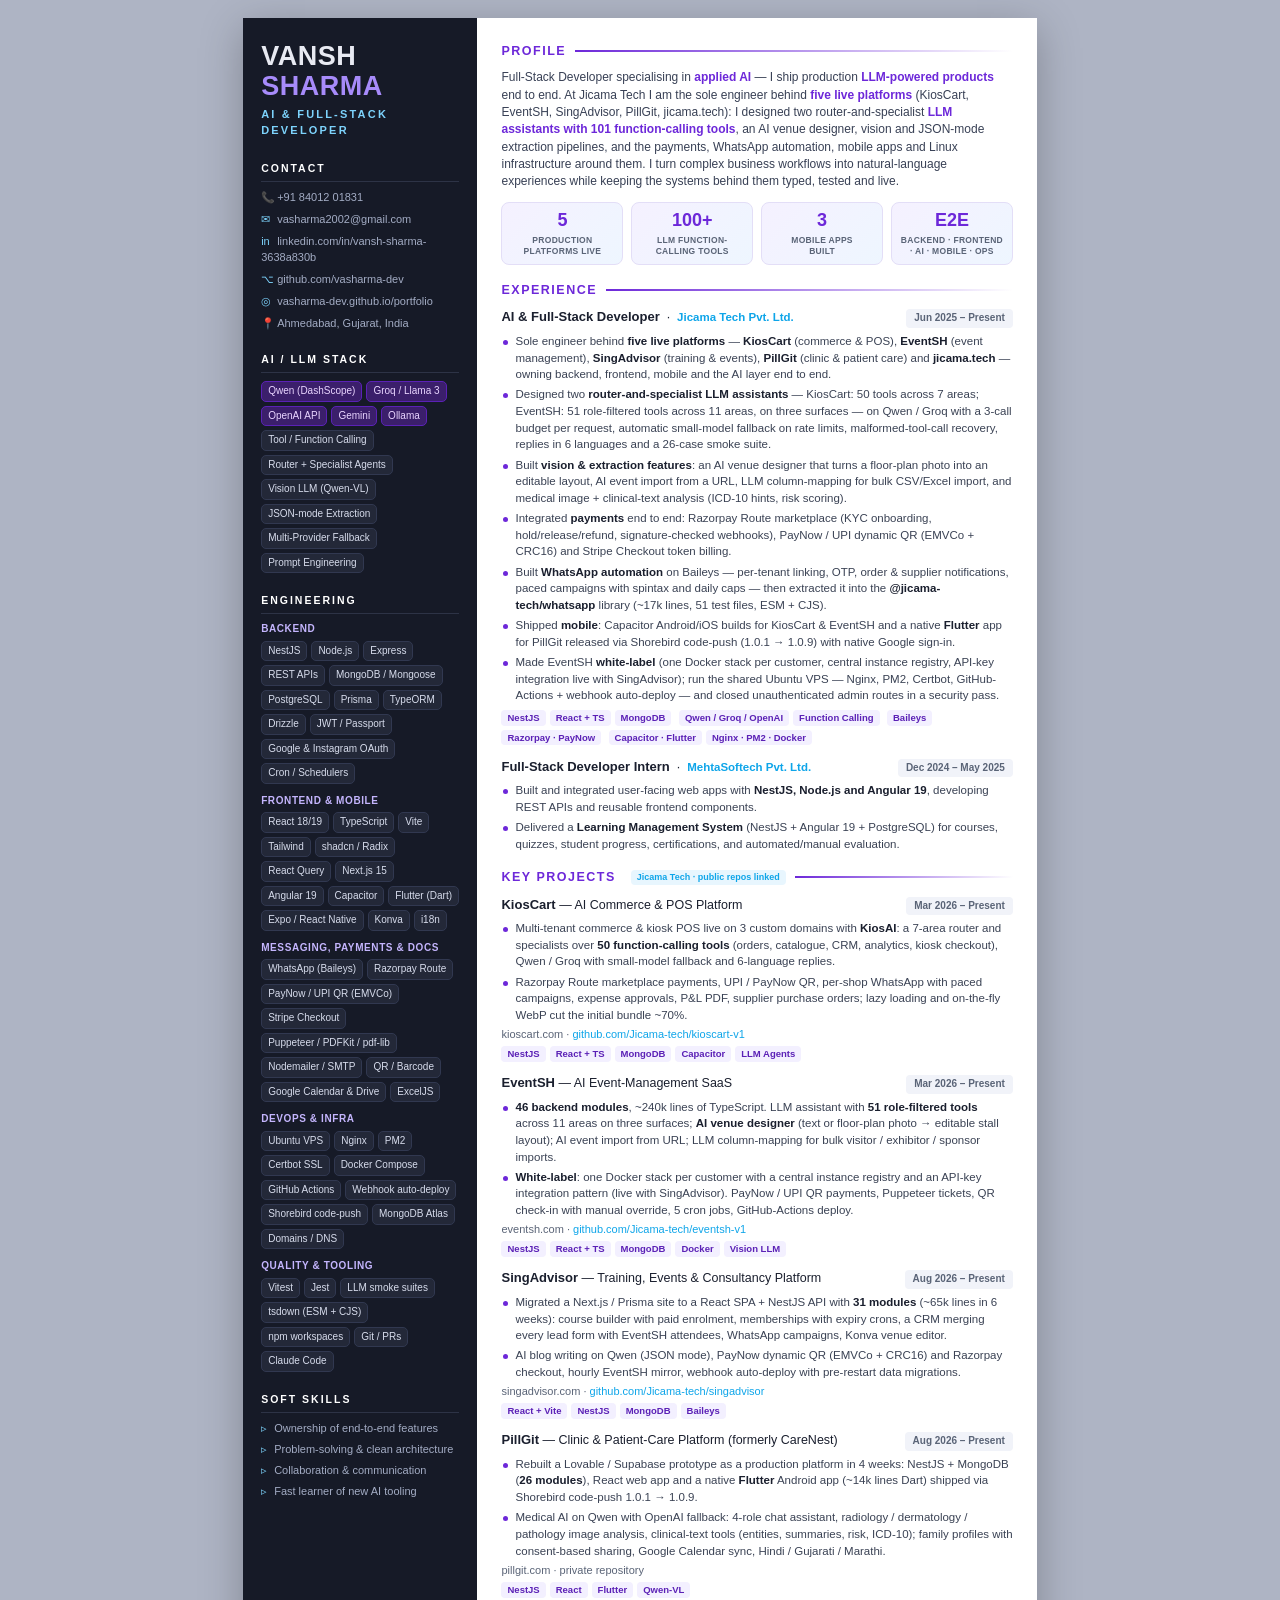
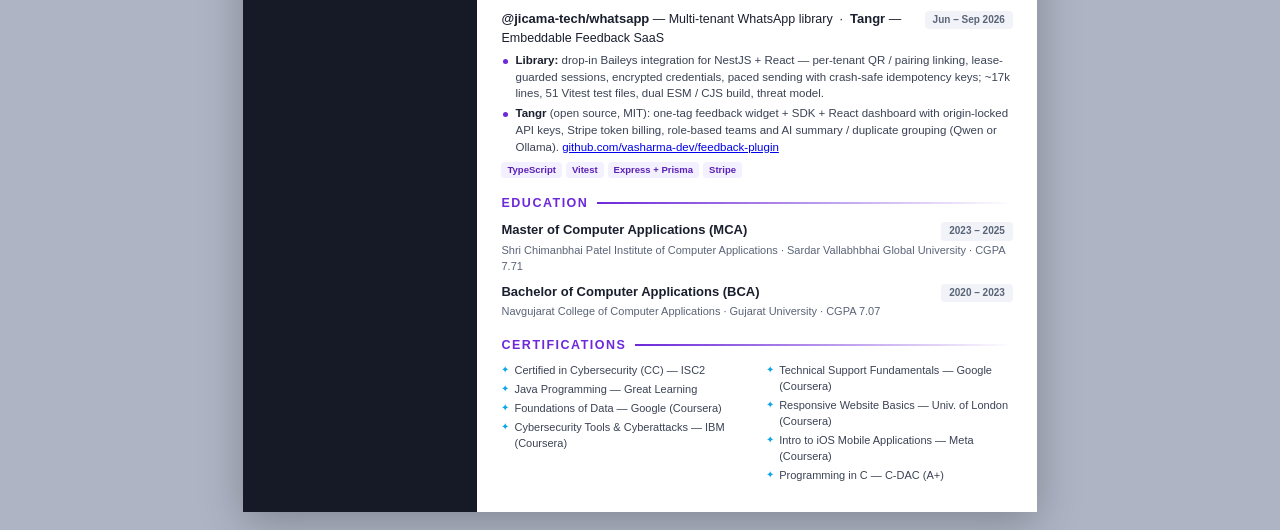
==== commit 32d4ba69: "Shorten product cards to plain descriptions and drop commit counts Each work card now says what the " ====
--- a/Vansh_Sharma_Resume.html
+++ b/Vansh_Sharma_Resume.html
@@ -208,7 +208,7 @@
     <div class="highlights">
       <div class="hl"><span class="num">5</span><span class="cap">Production<br>Platforms Live</span></div>
       <div class="hl"><span class="num">100+</span><span class="cap">LLM Function-<br>Calling Tools</span></div>
-      <div class="hl"><span class="num">750+</span><span class="cap">Commits Shipped<br>in 2026</span></div>
+      <div class="hl"><span class="num">3</span><span class="cap">Mobile Apps<br>Built</span></div>
       <div class="hl"><span class="num">E2E</span><span class="cap">Backend · Frontend<br>· AI · Mobile · Ops</span></div>
     </div>
 
@@ -224,7 +224,7 @@
         <li>Sole engineer behind <b>five live platforms</b> — <b>KiosCart</b> (commerce &amp; POS),
             <b>EventSH</b> (event management), <b>SingAdvisor</b> (training &amp; events),
             <b>PillGit</b> (clinic &amp; patient care) and <b>jicama.tech</b> — owning backend, frontend,
-            mobile and the AI layer: <b>750+ commits and 157 merged PRs in 2026</b>.</li>
+            mobile and the AI layer end to end.</li>
         <li>Designed two <b>router-and-specialist LLM assistants</b> — KiosCart: 50 tools across 7
             areas; EventSH: 51 role-filtered tools across 11 areas, on three surfaces — on Qwen / Groq
             with a 3-call budget per request, automatic small-model fallback on rate limits,
@@ -293,7 +293,7 @@
         <span class="when">Mar 2026 – Present</span>
       </div>
       <ul>
-        <li><b>46 backend modules</b>, 157 merged PRs, ~240k lines of TypeScript. LLM assistant with
+        <li><b>46 backend modules</b>, ~240k lines of TypeScript. LLM assistant with
             <b>51 role-filtered tools</b> across 11 areas on three surfaces; <b>AI venue designer</b>
             (text or floor-plan photo → editable stall layout); AI event import from URL; LLM
             column-mapping for bulk visitor / exhibitor / sponsor imports.</li>
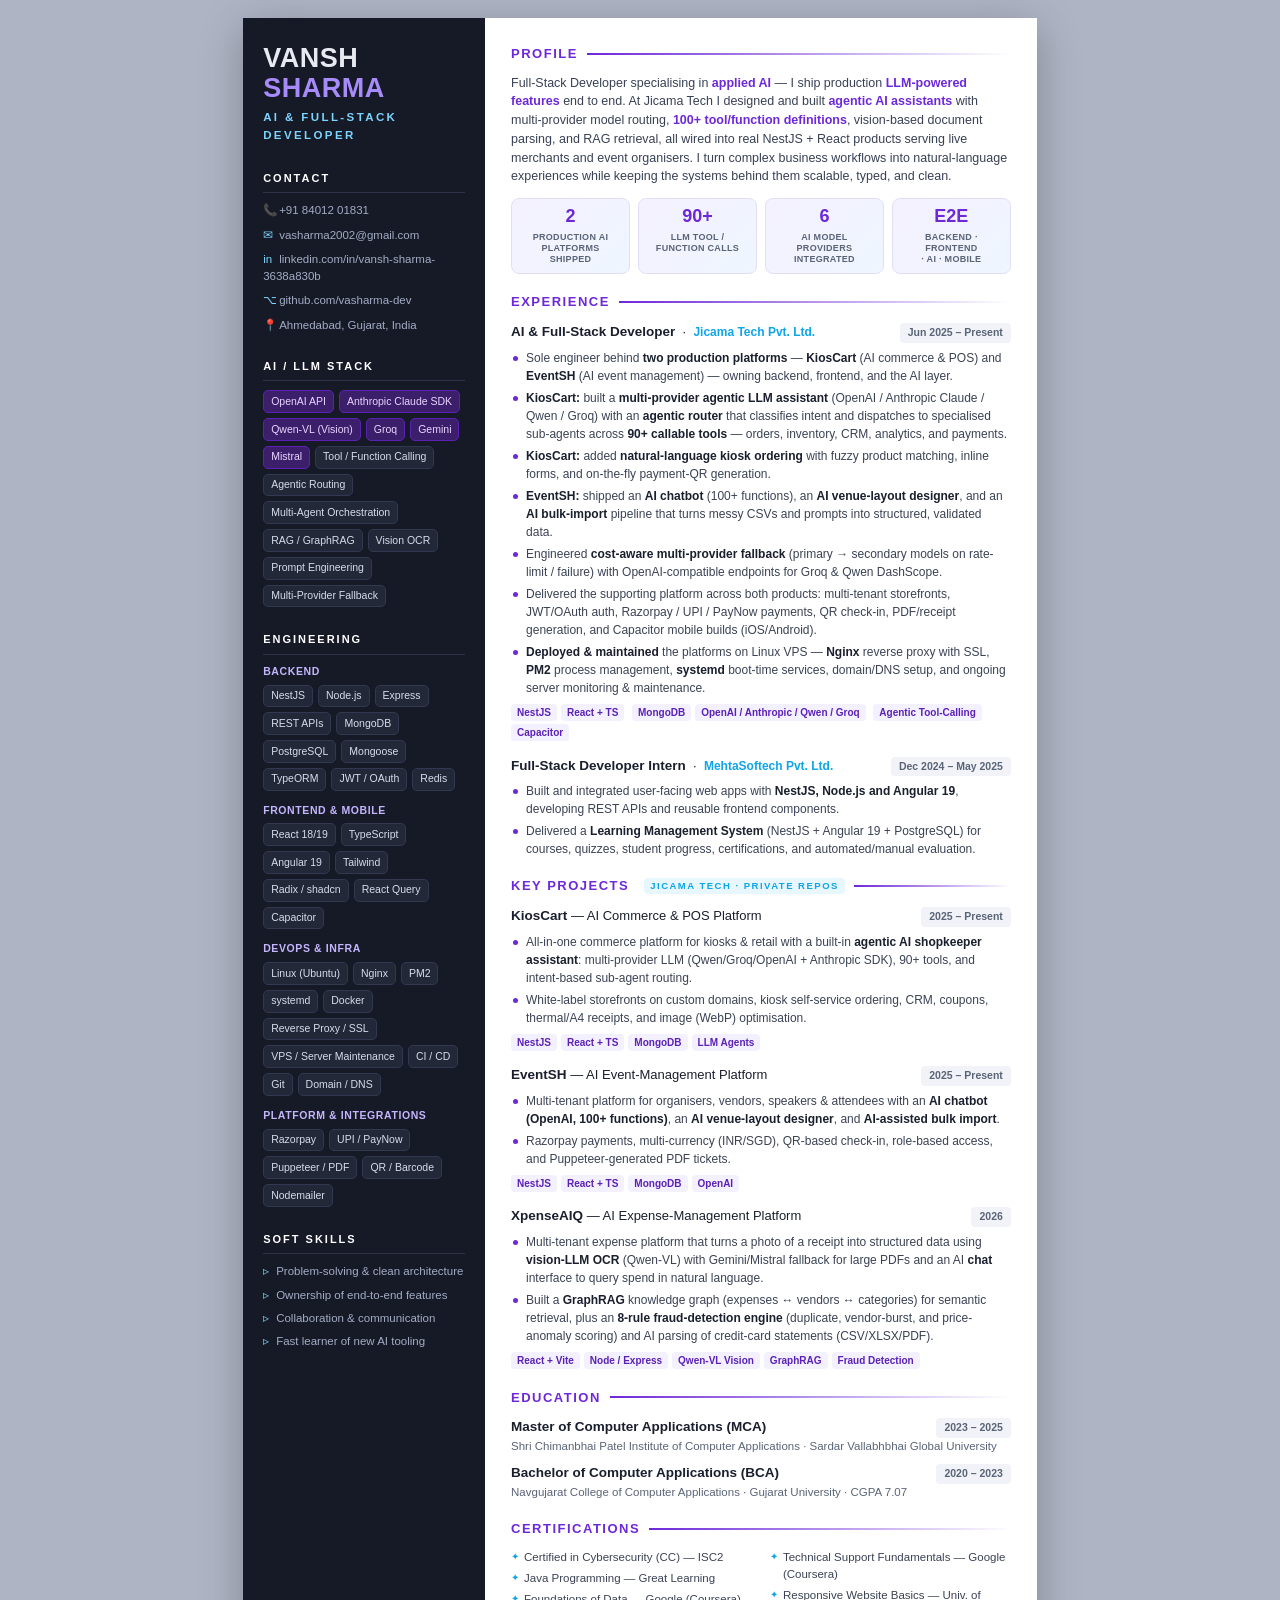
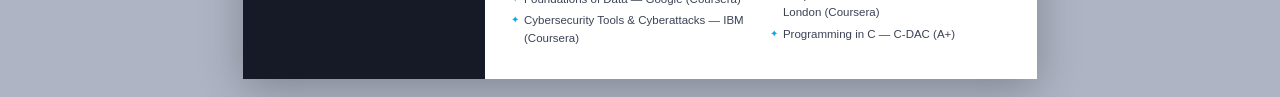
==== commit b9829d9f: "Revert today's portfolio and résumé rebuild Restores index.html, style.css, script.js, README.md and" ====
--- a/Vansh_Sharma_Resume.html
+++ b/Vansh_Sharma_Resume.html
@@ -23,71 +23,69 @@
     font-family:"Segoe UI",-apple-system,Roboto,Helvetica,Arial,sans-serif;
     color:var(--ink);
     background:#aeb4c4;
-    line-height:1.45;
-    font-size:12.5px;
+    line-height:1.5;
+    font-size:13px;
   }
   .page{
     width:210mm;min-height:297mm;margin:18px auto;background:#fff;
-    display:grid;grid-template-columns:62mm 1fr;
+    display:grid;grid-template-columns:64mm 1fr;
     box-shadow:0 10px 40px rgba(0,0,0,.25);overflow:hidden;
   }
   /* ---------- SIDEBAR ---------- */
-  .side{background:var(--sidebg);color:var(--sidink);padding:24px 18px 28px}
+  .side{background:var(--sidebg);color:var(--sidink);padding:26px 20px 30px}
   .name{font-size:27px;font-weight:800;letter-spacing:.5px;line-height:1.1}
   .name span{color:#a78bfa}
-  .role{margin-top:6px;font-size:11px;font-weight:600;letter-spacing:2.2px;
+  .role{margin-top:6px;font-size:11.5px;font-weight:600;letter-spacing:2.4px;
     text-transform:uppercase;color:#7dd3fc}
-  .side h2{font-size:10.5px;letter-spacing:2px;text-transform:uppercase;
-    color:#fff;margin:20px 0 8px;padding-bottom:5px;border-bottom:1px solid #2d3346}
-  .side h2:first-of-type{margin-top:22px}
+  .side h2{font-size:11px;letter-spacing:2px;text-transform:uppercase;
+    color:#fff;margin:24px 0 9px;padding-bottom:6px;border-bottom:1px solid #2d3346}
+  .side h2:first-of-type{margin-top:26px}
   .contact a,.contact div{color:var(--sidmuted);text-decoration:none;
-    display:block;font-size:11px;margin-bottom:6px;word-break:break-word}
+    display:block;font-size:11.5px;margin-bottom:7px;word-break:break-word}
   .contact .ic{color:#7dd3fc;display:inline-block;width:16px}
-  .skillgroup{margin-bottom:10px}
-  .skillgroup .lbl{font-size:10px;font-weight:700;color:#c4b5fd;
-    text-transform:uppercase;letter-spacing:.6px;margin-bottom:4px}
-  .chips{display:flex;flex-wrap:wrap;gap:4px}
+  .skillgroup{margin-bottom:12px}
+  .skillgroup .lbl{font-size:10.5px;font-weight:700;color:#c4b5fd;
+    text-transform:uppercase;letter-spacing:.6px;margin-bottom:5px}
+  .chips{display:flex;flex-wrap:wrap;gap:5px}
   .chip{background:#232838;color:#d7dcec;border:1px solid #313850;
-    border-radius:5px;padding:2px 6px;font-size:10px;font-weight:500}
+    border-radius:5px;padding:2.5px 7px;font-size:10.5px;font-weight:500}
   .chip.hot{background:#3b1f6b;border-color:#5b21b6;color:#e9d5ff}
   .side ul{list-style:none}
-  .side li{font-size:11px;color:var(--sidmuted);margin-bottom:5px;
+  .side li{font-size:11.5px;color:var(--sidmuted);margin-bottom:6px;
     padding-left:13px;position:relative}
   .side li:before{content:"▹";position:absolute;left:0;color:#7dd3fc}
   /* ---------- MAIN ---------- */
-  .main{padding:24px 24px 28px}
-  .main h2{font-size:12.5px;letter-spacing:1.5px;text-transform:uppercase;
-    color:var(--accent);margin:16px 0 9px;display:flex;align-items:center;gap:9px}
+  .main{padding:26px 26px 30px}
+  .main h2{font-size:13px;letter-spacing:1.5px;text-transform:uppercase;
+    color:var(--accent);margin:18px 0 10px;display:flex;align-items:center;gap:9px}
   .main h2:first-child{margin-top:0}
   .main h2:after{content:"";flex:1;height:2px;
     background:linear-gradient(90deg,var(--accent),transparent)}
-  .summary{font-size:12px;color:#384055}
+  .summary{font-size:12.5px;color:#384055}
   .summary b{color:var(--accent)}
-  .job{margin-bottom:12px;page-break-inside:avoid}
+  .job{margin-bottom:14px;page-break-inside:avoid}
   .job .top{display:flex;justify-content:space-between;align-items:baseline;gap:8px}
-  .job .ttl{font-size:13px;font-weight:700;color:var(--ink)}
-  .job .co{font-size:11.5px;font-weight:600;color:var(--accent2)}
-  .job .when{font-size:10px;font-weight:600;color:var(--muted);white-space:nowrap;
+  .job .ttl{font-size:13.5px;font-weight:700;color:var(--ink)}
+  .job .co{font-size:12px;font-weight:600;color:var(--accent2)}
+  .job .when{font-size:10.5px;font-weight:600;color:var(--muted);white-space:nowrap;
     background:#f1f3f9;border-radius:4px;padding:2px 8px}
-  .job ul{list-style:none;margin-top:5px}
-  .job li{font-size:11.5px;color:#3a4254;margin-bottom:3.5px;padding-left:14px;position:relative}
+  .job ul{list-style:none;margin-top:6px}
+  .job li{font-size:12px;color:#3a4254;margin-bottom:4px;padding-left:15px;position:relative}
   .job li:before{content:"";position:absolute;left:2px;top:7px;width:5px;height:5px;
     border-radius:50%;background:var(--accent)}
   .job li b{color:var(--ink)}
-  .job .sub{font-size:11px;color:var(--muted);margin-top:2px}
-  .job .sub a{color:var(--accent2);text-decoration:none}
-  .tag{display:inline-block;font-size:9.5px;font-weight:600;color:var(--chipink);
+  .tag{display:inline-block;font-size:10px;font-weight:600;color:var(--chipink);
     background:var(--chipbg);border-radius:4px;padding:1px 6px;margin:3px 4px 0 0}
-  .highlights{display:grid;grid-template-columns:repeat(4,1fr);gap:8px;margin:11px 0 4px}
+  .highlights{display:grid;grid-template-columns:repeat(4,1fr);gap:8px;margin:12px 0 4px}
   .hl{background:linear-gradient(135deg,#f5f1ff,#eef6ff);border:1px solid #e3def7;
-    border-radius:8px;padding:8px 8px;text-align:center}
+    border-radius:8px;padding:8px 9px;text-align:center}
   .hl .num{font-size:18px;font-weight:800;color:var(--accent);line-height:1}
-  .hl .cap{font-size:8.5px;font-weight:600;letter-spacing:.3px;color:var(--muted);
+  .hl .cap{font-size:9px;font-weight:600;letter-spacing:.3px;color:var(--muted);
     text-transform:uppercase;margin-top:4px;display:block;line-height:1.25}
-  .priv{font-size:9px;font-weight:600;color:var(--accent2);
-    background:#e8f6fe;border-radius:4px;padding:1px 6px;margin-left:6px;vertical-align:middle;letter-spacing:0;text-transform:none}
-  .certs{columns:2;column-gap:18px;font-size:11px;color:#3a4254}
-  .certs div{margin-bottom:3px;padding-left:13px;position:relative;break-inside:avoid}
+  .priv{font-size:9.5px;font-weight:600;color:var(--accent2);
+    background:#e8f6fe;border-radius:4px;padding:1px 6px;margin-left:6px;vertical-align:middle}
+  .certs{columns:2;column-gap:18px;font-size:11.5px;color:#3a4254}
+  .certs div{margin-bottom:4px;padding-left:13px;position:relative;break-inside:avoid}
   .certs div:before{content:"✦";position:absolute;left:0;color:var(--accent2);font-size:10px}
   @media print{
     body{background:#fff}
@@ -110,23 +108,24 @@
       <a href="mailto:vasharma2002@gmail.com"><span class="ic">✉</span>vasharma2002@gmail.com</a>
       <a href="https://linkedin.com/in/vansh-sharma-3638a830b"><span class="ic">in</span>linkedin.com/in/vansh-sharma-3638a830b</a>
       <a href="https://github.com/vasharma-dev"><span class="ic">⌥</span>github.com/vasharma-dev</a>
-      <a href="https://vasharma-dev.github.io/portfolio/"><span class="ic">◎</span>vasharma-dev.github.io/portfolio</a>
       <div><span class="ic">📍</span>Ahmedabad, Gujarat, India</div>
     </div>
 
     <h2>AI / LLM Stack</h2>
-    <div class="chips" style="margin-bottom:10px">
-      <span class="chip hot">Qwen (DashScope)</span>
-      <span class="chip hot">Groq / Llama 3</span>
+    <div class="chips" style="margin-bottom:12px">
       <span class="chip hot">OpenAI API</span>
+      <span class="chip hot">Anthropic Claude SDK</span>
+      <span class="chip hot">Qwen-VL (Vision)</span>
+      <span class="chip hot">Groq</span>
       <span class="chip hot">Gemini</span>
-      <span class="chip hot">Ollama</span>
+      <span class="chip hot">Mistral</span>
       <span class="chip">Tool / Function Calling</span>
-      <span class="chip">Router + Specialist Agents</span>
-      <span class="chip">Vision LLM (Qwen-VL)</span>
-      <span class="chip">JSON-mode Extraction</span>
+      <span class="chip">Agentic Routing</span>
+      <span class="chip">Multi-Agent Orchestration</span>
+      <span class="chip">RAG / GraphRAG</span>
+      <span class="chip">Vision OCR</span>
+      <span class="chip">Prompt Engineering</span>
       <span class="chip">Multi-Provider Fallback</span>
-      <span class="chip">Prompt Engineering</span>
     </div>
 
     <h2>Engineering</h2>
@@ -135,57 +134,43 @@
       <div class="chips">
         <span class="chip">NestJS</span><span class="chip">Node.js</span>
         <span class="chip">Express</span><span class="chip">REST APIs</span>
-        <span class="chip">MongoDB / Mongoose</span><span class="chip">PostgreSQL</span>
-        <span class="chip">Prisma</span><span class="chip">TypeORM</span><span class="chip">Drizzle</span>
-        <span class="chip">JWT / Passport</span><span class="chip">Google &amp; Instagram OAuth</span>
-        <span class="chip">Cron / Schedulers</span>
+        <span class="chip">MongoDB</span><span class="chip">PostgreSQL</span>
+        <span class="chip">Mongoose</span><span class="chip">TypeORM</span>
+        <span class="chip">JWT / OAuth</span><span class="chip">Redis</span>
       </div>
     </div>
     <div class="skillgroup">
       <div class="lbl">Frontend &amp; Mobile</div>
       <div class="chips">
         <span class="chip">React 18/19</span><span class="chip">TypeScript</span>
-        <span class="chip">Vite</span><span class="chip">Tailwind</span>
-        <span class="chip">shadcn / Radix</span><span class="chip">React Query</span>
-        <span class="chip">Next.js 15</span><span class="chip">Angular 19</span>
-        <span class="chip">Capacitor</span><span class="chip">Flutter (Dart)</span>
-        <span class="chip">Expo / React Native</span><span class="chip">Konva</span><span class="chip">i18n</span>
-      </div>
-    </div>
-    <div class="skillgroup">
-      <div class="lbl">Messaging, Payments &amp; Docs</div>
-      <div class="chips">
-        <span class="chip">WhatsApp (Baileys)</span><span class="chip">Razorpay Route</span>
-        <span class="chip">PayNow / UPI QR (EMVCo)</span><span class="chip">Stripe Checkout</span>
-        <span class="chip">Puppeteer / PDFKit / pdf-lib</span><span class="chip">Nodemailer / SMTP</span>
-        <span class="chip">QR / Barcode</span><span class="chip">Google Calendar &amp; Drive</span>
-        <span class="chip">ExcelJS</span>
+        <span class="chip">Angular 19</span><span class="chip">Tailwind</span>
+        <span class="chip">Radix / shadcn</span><span class="chip">React Query</span>
+        <span class="chip">Capacitor</span>
       </div>
     </div>
     <div class="skillgroup">
       <div class="lbl">DevOps &amp; Infra</div>
       <div class="chips">
-        <span class="chip">Ubuntu VPS</span><span class="chip">Nginx</span>
-        <span class="chip">PM2</span><span class="chip">Certbot SSL</span>
-        <span class="chip">Docker Compose</span><span class="chip">GitHub Actions</span>
-        <span class="chip">Webhook auto-deploy</span><span class="chip">Shorebird code-push</span>
-        <span class="chip">MongoDB Atlas</span><span class="chip">Domains / DNS</span>
+        <span class="chip">Linux (Ubuntu)</span><span class="chip">Nginx</span>
+        <span class="chip">PM2</span><span class="chip">systemd</span>
+        <span class="chip">Docker</span><span class="chip">Reverse Proxy / SSL</span>
+        <span class="chip">VPS / Server Maintenance</span><span class="chip">CI / CD</span>
+        <span class="chip">Git</span><span class="chip">Domain / DNS</span>
       </div>
     </div>
     <div class="skillgroup">
-      <div class="lbl">Quality &amp; Tooling</div>
+      <div class="lbl">Platform &amp; Integrations</div>
       <div class="chips">
-        <span class="chip">Vitest</span><span class="chip">Jest</span>
-        <span class="chip">LLM smoke suites</span><span class="chip">tsdown (ESM + CJS)</span>
-        <span class="chip">npm workspaces</span><span class="chip">Git / PRs</span>
-        <span class="chip">Claude Code</span>
+        <span class="chip">Razorpay</span>
+        <span class="chip">UPI / PayNow</span><span class="chip">Puppeteer / PDF</span>
+        <span class="chip">QR / Barcode</span><span class="chip">Nodemailer</span>
       </div>
     </div>
 
     <h2>Soft Skills</h2>
     <ul>
+      <li>Problem-solving &amp; clean architecture</li>
       <li>Ownership of end-to-end features</li>
-      <li>Problem-solving &amp; clean architecture</li>
       <li>Collaboration &amp; communication</li>
       <li>Fast learner of new AI tooling</li>
     </ul>
@@ -197,19 +182,19 @@
     <h2>Profile</h2>
     <p class="summary">
       Full-Stack Developer specialising in <b>applied AI</b> — I ship production
-      <b>LLM-powered products</b> end to end. At Jicama Tech I am the sole engineer behind
-      <b>five live platforms</b> (KiosCart, EventSH, SingAdvisor, PillGit, jicama.tech): I designed
-      two router-and-specialist <b>LLM assistants with 101 function-calling tools</b>, an AI venue
-      designer, vision and JSON-mode extraction pipelines, and the payments, WhatsApp automation,
-      mobile apps and Linux infrastructure around them. I turn complex business workflows into
-      natural-language experiences while keeping the systems behind them typed, tested and live.
+      <b>LLM-powered features</b> end to end. At Jicama Tech I designed and built
+      <b>agentic AI assistants</b> with multi-provider model routing, <b>100+ tool/function
+      definitions</b>, vision-based document parsing, and RAG retrieval, all wired into
+      real NestJS + React products serving live merchants and event organisers. I turn
+      complex business workflows into natural-language experiences while keeping the
+      systems behind them scalable, typed, and clean.
     </p>
 
     <div class="highlights">
-      <div class="hl"><span class="num">5</span><span class="cap">Production<br>Platforms Live</span></div>
-      <div class="hl"><span class="num">100+</span><span class="cap">LLM Function-<br>Calling Tools</span></div>
-      <div class="hl"><span class="num">3</span><span class="cap">Mobile Apps<br>Built</span></div>
-      <div class="hl"><span class="num">E2E</span><span class="cap">Backend · Frontend<br>· AI · Mobile · Ops</span></div>
+      <div class="hl"><span class="num">2</span><span class="cap">Production AI<br>Platforms Shipped</span></div>
+      <div class="hl"><span class="num">90+</span><span class="cap">LLM Tool /<br>Function Calls</span></div>
+      <div class="hl"><span class="num">6</span><span class="cap">AI Model<br>Providers Integrated</span></div>
+      <div class="hl"><span class="num">E2E</span><span class="cap">Backend · Frontend<br>· AI · Mobile</span></div>
     </div>
 
     <h2>Experience</h2>
@@ -221,36 +206,30 @@
         <span class="when">Jun 2025 – Present</span>
       </div>
       <ul>
-        <li>Sole engineer behind <b>five live platforms</b> — <b>KiosCart</b> (commerce &amp; POS),
-            <b>EventSH</b> (event management), <b>SingAdvisor</b> (training &amp; events),
-            <b>PillGit</b> (clinic &amp; patient care) and <b>jicama.tech</b> — owning backend, frontend,
-            mobile and the AI layer end to end.</li>
-        <li>Designed two <b>router-and-specialist LLM assistants</b> — KiosCart: 50 tools across 7
-            areas; EventSH: 51 role-filtered tools across 11 areas, on three surfaces — on Qwen / Groq
-            with a 3-call budget per request, automatic small-model fallback on rate limits,
-            malformed-tool-call recovery, replies in 6 languages and a 26-case smoke suite.</li>
-        <li>Built <b>vision &amp; extraction features</b>: an AI venue designer that turns a floor-plan
-            photo into an editable layout, AI event import from a URL, LLM column-mapping for bulk
-            CSV/Excel import, and medical image + clinical-text analysis (ICD-10 hints, risk scoring).</li>
-        <li>Integrated <b>payments</b> end to end: Razorpay Route marketplace (KYC onboarding,
-            hold/release/refund, signature-checked webhooks), PayNow / UPI dynamic QR (EMVCo + CRC16)
-            and Stripe Checkout token billing.</li>
-        <li>Built <b>WhatsApp automation</b> on Baileys — per-tenant linking, OTP, order &amp; supplier
-            notifications, paced campaigns with spintax and daily caps — then extracted it into the
-            <b>@jicama-tech/whatsapp</b> library (~17k lines, 51 test files, ESM + CJS).</li>
-        <li>Shipped <b>mobile</b>: Capacitor Android/iOS builds for KiosCart &amp; EventSH and a native
-            <b>Flutter</b> app for PillGit released via Shorebird code-push (1.0.1 → 1.0.9) with native
-            Google sign-in.</li>
-        <li>Made EventSH <b>white-label</b> (one Docker stack per customer, central instance registry,
-            API-key integration live with SingAdvisor); run the shared Ubuntu VPS — Nginx, PM2,
-            Certbot, GitHub-Actions + webhook auto-deploy — and closed unauthenticated admin routes
-            in a security pass.</li>
+        <li>Sole engineer behind <b>two production platforms</b> — <b>KiosCart</b> (AI commerce &amp;
+            POS) and <b>EventSH</b> (AI event management) — owning backend, frontend, and the AI layer.</li>
+        <li><b>KiosCart:</b> built a <b>multi-provider agentic LLM assistant</b> (OpenAI / Anthropic
+            Claude / Qwen / Groq) with an <b>agentic router</b> that classifies intent and dispatches
+            to specialised sub-agents across <b>90+ callable tools</b> — orders, inventory, CRM,
+            analytics, and payments.</li>
+        <li><b>KiosCart:</b> added <b>natural-language kiosk ordering</b> with fuzzy product matching,
+            inline forms, and on-the-fly payment-QR generation.</li>
+        <li><b>EventSH:</b> shipped an <b>AI chatbot</b> (100+ functions), an <b>AI venue-layout
+            designer</b>, and an <b>AI bulk-import</b> pipeline that turns messy CSVs and prompts into
+            structured, validated data.</li>
+        <li>Engineered <b>cost-aware multi-provider fallback</b> (primary → secondary models on
+            rate-limit / failure) with OpenAI-compatible endpoints for Groq &amp; Qwen DashScope.</li>
+        <li>Delivered the supporting platform across both products: multi-tenant storefronts,
+            JWT/OAuth auth, Razorpay / UPI / PayNow payments, QR check-in, PDF/receipt generation,
+            and Capacitor mobile builds (iOS/Android).</li>
+        <li><b>Deployed &amp; maintained</b> the platforms on Linux VPS — <b>Nginx</b> reverse proxy
+            with SSL, <b>PM2</b> process management, <b>systemd</b> boot-time services, domain/DNS
+            setup, and ongoing server monitoring &amp; maintenance.</li>
       </ul>
       <div>
-        <span class="tag">NestJS</span><span class="tag">React + TS</span><span class="tag">MongoDB</span>
-        <span class="tag">Qwen / Groq / OpenAI</span><span class="tag">Function Calling</span>
-        <span class="tag">Baileys</span><span class="tag">Razorpay · PayNow</span>
-        <span class="tag">Capacitor · Flutter</span><span class="tag">Nginx · PM2 · Docker</span>
+        <span class="tag">NestJS</span><span class="tag">React + TS</span>
+        <span class="tag">MongoDB</span><span class="tag">OpenAI / Anthropic / Qwen / Groq</span>
+        <span class="tag">Agentic Tool-Calling</span><span class="tag">Capacitor</span>
       </div>
     </div>
 
@@ -268,91 +247,52 @@
       </ul>
     </div>
 
-    <h2>Key Projects <span class="priv">Jicama Tech · public repos linked</span></h2>
+    <h2>Key Projects <span class="priv">Jicama Tech · private repos</span></h2>
 
     <div class="job">
       <div class="top">
         <div><span class="ttl">KiosCart</span> — AI Commerce &amp; POS Platform</div>
-        <span class="when">Mar 2026 – Present</span>
-      </div>
-      <ul>
-        <li>Multi-tenant commerce &amp; kiosk POS live on 3 custom domains with <b>KiosAI</b>: a 7-area
-            router and specialists over <b>50 function-calling tools</b> (orders, catalogue, CRM,
-            analytics, kiosk checkout), Qwen / Groq with small-model fallback and 6-language replies.</li>
-        <li>Razorpay Route marketplace payments, UPI / PayNow QR, per-shop WhatsApp with paced
-            campaigns, expense approvals, P&amp;L PDF, supplier purchase orders; lazy loading and
-            on-the-fly WebP cut the initial bundle ~70%.</li>
-      </ul>
-      <div class="sub">kioscart.com · <a href="https://github.com/Jicama-tech/kioscart-v1">github.com/Jicama-tech/kioscart-v1</a></div>
-      <div><span class="tag">NestJS</span><span class="tag">React + TS</span><span class="tag">MongoDB</span><span class="tag">Capacitor</span><span class="tag">LLM Agents</span></div>
-    </div>
-
-    <div class="job">
-      <div class="top">
-        <div><span class="ttl">EventSH</span> — AI Event-Management SaaS</div>
-        <span class="when">Mar 2026 – Present</span>
-      </div>
-      <ul>
-        <li><b>46 backend modules</b>, ~240k lines of TypeScript. LLM assistant with
-            <b>51 role-filtered tools</b> across 11 areas on three surfaces; <b>AI venue designer</b>
-            (text or floor-plan photo → editable stall layout); AI event import from URL; LLM
-            column-mapping for bulk visitor / exhibitor / sponsor imports.</li>
-        <li><b>White-label</b>: one Docker stack per customer with a central instance registry and an
-            API-key integration pattern (live with SingAdvisor). PayNow / UPI QR payments, Puppeteer
-            tickets, QR check-in with manual override, 5 cron jobs, GitHub-Actions deploy.</li>
-      </ul>
-      <div class="sub">eventsh.com · <a href="https://github.com/Jicama-tech/eventsh-v1">github.com/Jicama-tech/eventsh-v1</a></div>
-      <div><span class="tag">NestJS</span><span class="tag">React + TS</span><span class="tag">MongoDB</span><span class="tag">Docker</span><span class="tag">Vision LLM</span></div>
-    </div>
-
-    <div class="job">
-      <div class="top">
-        <div><span class="ttl">SingAdvisor</span> — Training, Events &amp; Consultancy Platform</div>
-        <span class="when">Aug 2026 – Present</span>
-      </div>
-      <ul>
-        <li>Migrated a Next.js / Prisma site to a React SPA + NestJS API with <b>31 modules</b> (~65k
-            lines in 6 weeks): course builder with paid enrolment, memberships with expiry crons, a
-            CRM merging every lead form with EventSH attendees, WhatsApp campaigns, Konva venue editor.</li>
-        <li>AI blog writing on Qwen (JSON mode), PayNow dynamic QR (EMVCo + CRC16) and Razorpay
-            checkout, hourly EventSH mirror, webhook auto-deploy with pre-restart data migrations.</li>
-      </ul>
-      <div class="sub">singadvisor.com · <a href="https://github.com/Jicama-tech/singadvisor">github.com/Jicama-tech/singadvisor</a></div>
-      <div><span class="tag">React + Vite</span><span class="tag">NestJS</span><span class="tag">MongoDB</span><span class="tag">Baileys</span></div>
-    </div>
-
-    <div class="job">
-      <div class="top">
-        <div><span class="ttl">PillGit</span> — Clinic &amp; Patient-Care Platform (formerly CareNest)</div>
-        <span class="when">Aug 2026 – Present</span>
-      </div>
-      <ul>
-        <li>Rebuilt a Lovable / Supabase prototype as a production platform in 4 weeks: NestJS +
-            MongoDB (<b>26 modules</b>), React web app and a native <b>Flutter</b> Android app (~14k lines
-            Dart) shipped via Shorebird code-push 1.0.1 → 1.0.9.</li>
-        <li>Medical AI on Qwen with OpenAI fallback: 4-role chat assistant, radiology / dermatology /
-            pathology image analysis, clinical-text tools (entities, summaries, risk, ICD-10); family
-            profiles with consent-based sharing, Google Calendar sync, Hindi / Gujarati / Marathi.</li>
-      </ul>
-      <div class="sub">pillgit.com · private repository</div>
-      <div><span class="tag">NestJS</span><span class="tag">React</span><span class="tag">Flutter</span><span class="tag">Qwen-VL</span></div>
-    </div>
-
-    <div class="job">
-      <div class="top">
-        <div><span class="ttl">@jicama-tech/whatsapp</span> — Multi-tenant WhatsApp library &nbsp;·&nbsp;
-          <span class="ttl">Tangr</span> — Embeddable Feedback SaaS</div>
-        <span class="when">Jun – Sep 2026</span>
-      </div>
-      <ul>
-        <li><b>Library:</b> drop-in Baileys integration for NestJS + React — per-tenant QR / pairing
-            linking, lease-guarded sessions, encrypted credentials, paced sending with crash-safe
-            idempotency keys; ~17k lines, 51 Vitest test files, dual ESM / CJS build, threat model.</li>
-        <li><b>Tangr</b> (open source, MIT): one-tag feedback widget + SDK + React dashboard with
-            origin-locked API keys, Stripe token billing, role-based teams and AI summary / duplicate
-            grouping (Qwen or Ollama). <a href="https://github.com/vasharma-dev/feedback-plugin">github.com/vasharma-dev/feedback-plugin</a></li>
-      </ul>
-      <div><span class="tag">TypeScript</span><span class="tag">Vitest</span><span class="tag">Express + Prisma</span><span class="tag">Stripe</span></div>
+        <span class="when">2025 – Present</span>
+      </div>
+      <ul>
+        <li>All-in-one commerce platform for kiosks &amp; retail with a built-in
+            <b>agentic AI shopkeeper assistant</b>: multi-provider LLM (Qwen/Groq/OpenAI +
+            Anthropic SDK), 90+ tools, and intent-based sub-agent routing.</li>
+        <li>White-label storefronts on custom domains, kiosk self-service ordering, CRM,
+            coupons, thermal/A4 receipts, and image (WebP) optimisation.</li>
+      </ul>
+      <div><span class="tag">NestJS</span><span class="tag">React + TS</span><span class="tag">MongoDB</span><span class="tag">LLM Agents</span></div>
+    </div>
+
+    <div class="job">
+      <div class="top">
+        <div><span class="ttl">EventSH</span> — AI Event-Management Platform</div>
+        <span class="when">2025 – Present</span>
+      </div>
+      <ul>
+        <li>Multi-tenant platform for organisers, vendors, speakers &amp; attendees with an
+            <b>AI chatbot (OpenAI, 100+ functions)</b>, an <b>AI venue-layout designer</b>, and
+            <b>AI-assisted bulk import</b>.</li>
+        <li>Razorpay payments, multi-currency (INR/SGD), QR-based check-in, role-based access,
+            and Puppeteer-generated PDF tickets.</li>
+      </ul>
+      <div><span class="tag">NestJS</span><span class="tag">React + TS</span><span class="tag">MongoDB</span><span class="tag">OpenAI</span></div>
+    </div>
+
+    <div class="job">
+      <div class="top">
+        <div><span class="ttl">XpenseAIQ</span> — AI Expense-Management Platform</div>
+        <span class="when">2026</span>
+      </div>
+      <ul>
+        <li>Multi-tenant expense platform that turns a photo of a receipt into structured data using
+            <b>vision-LLM OCR</b> (Qwen-VL) with Gemini/Mistral fallback for large PDFs and an
+            AI <b>chat</b> interface to query spend in natural language.</li>
+        <li>Built a <b>GraphRAG</b> knowledge graph (expenses ↔ vendors ↔ categories) for semantic
+            retrieval, plus an <b>8-rule fraud-detection engine</b> (duplicate, vendor-burst, and
+            price-anomaly scoring) and AI parsing of credit-card statements (CSV/XLSX/PDF).</li>
+      </ul>
+      <div><span class="tag">React + Vite</span><span class="tag">Node / Express</span><span class="tag">Qwen-VL Vision</span><span class="tag">GraphRAG</span><span class="tag">Fraud Detection</span></div>
     </div>
 
     <h2>Education</h2>
@@ -361,14 +301,18 @@
         <div><span class="ttl">Master of Computer Applications (MCA)</span></div>
         <span class="when">2023 – 2025</span>
       </div>
-      <div class="sub">Shri Chimanbhai Patel Institute of Computer Applications · Sardar Vallabhbhai Global University · CGPA 7.71</div>
+      <div style="font-size:11.5px;color:var(--muted)">
+        Shri Chimanbhai Patel Institute of Computer Applications · Sardar Vallabhbhai Global University
+      </div>
     </div>
     <div class="job">
       <div class="top">
         <div><span class="ttl">Bachelor of Computer Applications (BCA)</span></div>
         <span class="when">2020 – 2023</span>
       </div>
-      <div class="sub">Navgujarat College of Computer Applications · Gujarat University · CGPA 7.07</div>
+      <div style="font-size:11.5px;color:var(--muted)">
+        Navgujarat College of Computer Applications · Gujarat University · CGPA 7.07
+      </div>
     </div>
 
     <h2>Certifications</h2>
@@ -379,7 +323,6 @@
       <div>Cybersecurity Tools &amp; Cyberattacks — IBM (Coursera)</div>
       <div>Technical Support Fundamentals — Google (Coursera)</div>
       <div>Responsive Website Basics — Univ. of London (Coursera)</div>
-      <div>Intro to iOS Mobile Applications — Meta (Coursera)</div>
       <div>Programming in C — C-DAC (A+)</div>
     </div>
 
